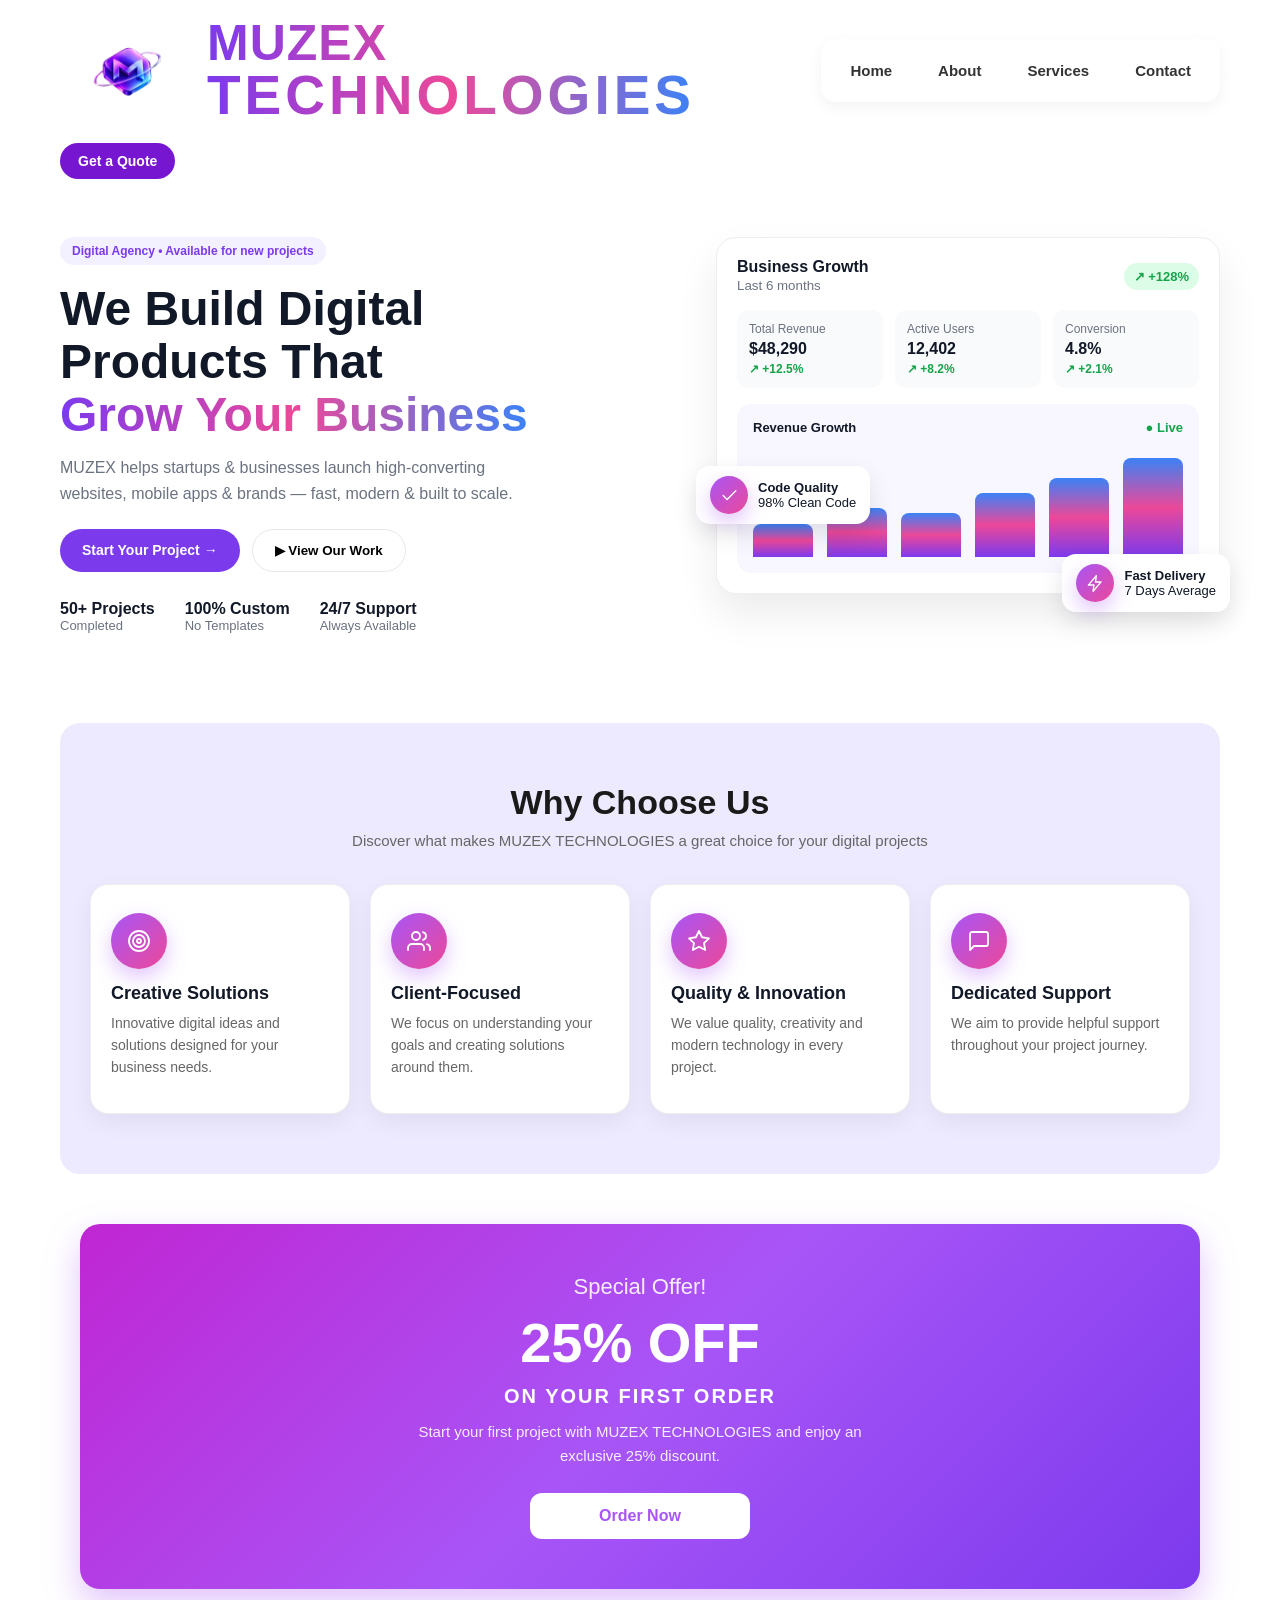
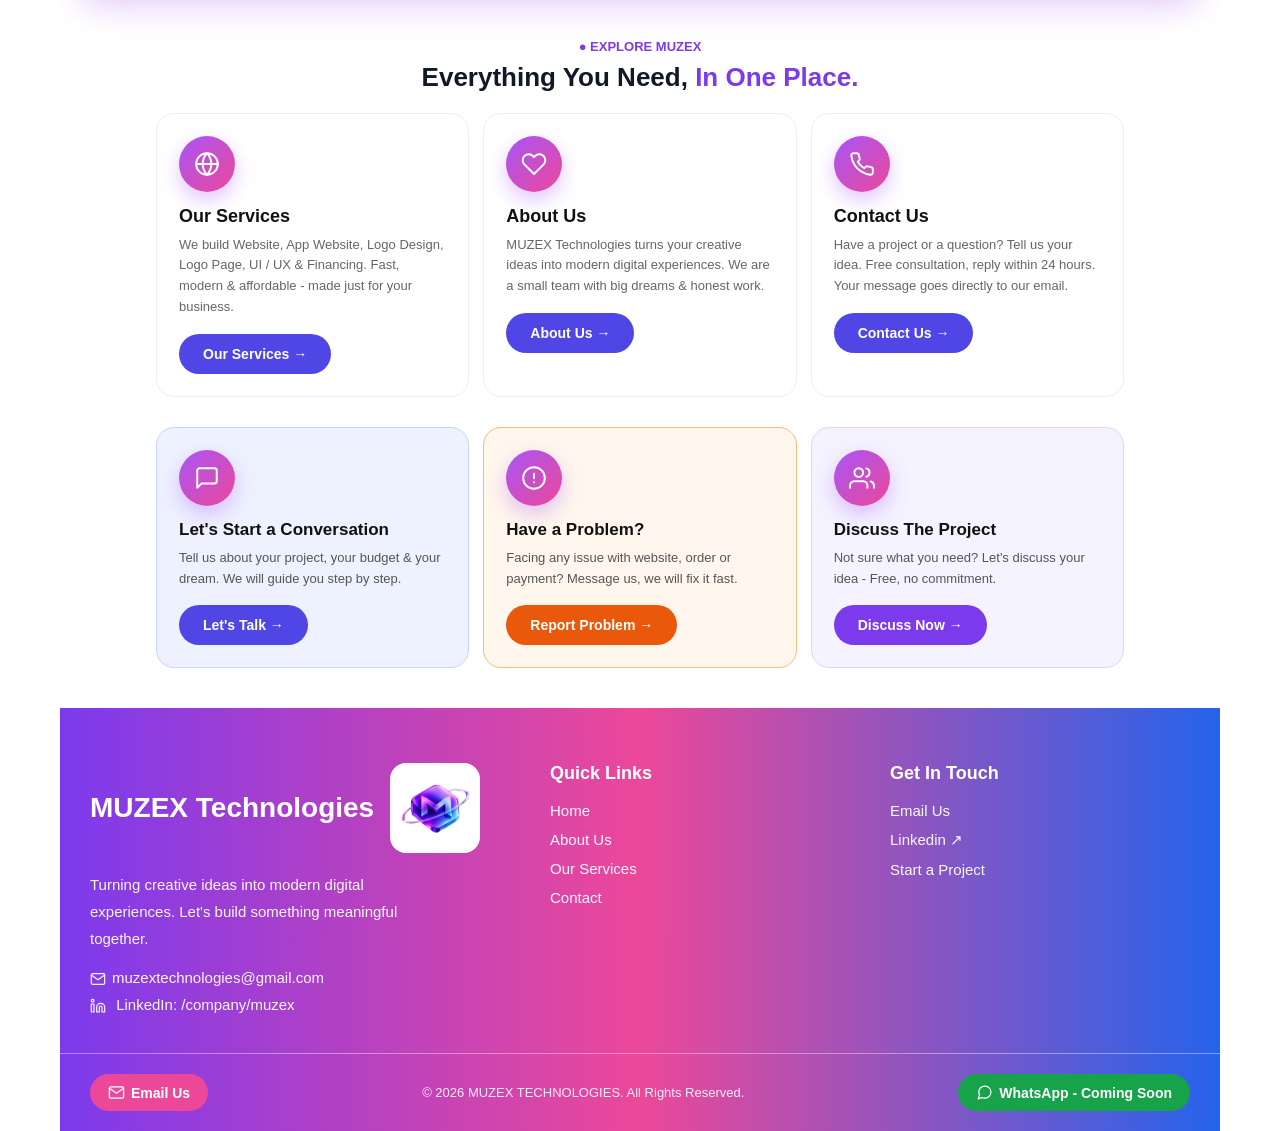
==== index.html @ 45ae3ac2 "Update print statement from 'Hello' to 'Goodbye'" ====
<!DOCTYPE html>
<html lang="en">
<head>
<meta charset="UTF-8">
<meta name="viewport" content="width=device-width, initial-scale=1.0">
<title>MUZEX TECHNOLOGIES - We Build Digital Products</title>
<meta name="description" content="MUZEX TECHNOLOGIES - We build fast, modern websites, mobile apps, logos & UI/UX designs. 25% OFF on first order.">
<link rel="stylesheet" href="style.css">
  <style>
/* MOBILE NAVBAR FIX - MUZEX */
@media (max-width: 768px){
  header{
    display:flex !important;
    flex-direction:row !important;
    align-items:center !important;
    justify-content:space-between !important;
    flex-wrap:nowrap !important;
    gap:8px !important;
    padding:12px 14px !important;
    position:relative !important;
  }
  header .logo{ flex:1 !important; display:flex !important; align-items:center !important; gap:8px !important; }
  header .logo img{ width:70px !important; height:auto !important; }
  header .logo-text{ display:flex !important; flex-direction:column !important; line-height:1.1 !important; }
  header .menu-btn{
    display:flex !important;
    align-items:center !important; justify-content:center !important;
    width:44px !important; height:44px !important;
    min-width:44px !important;
    background:#7C3AED !important; color:#fff !important;
    border:none !important; border-radius:12px !important;
    font-size:22px !important; cursor:pointer !important;
    order:2 !important;
  }
  header .btn-top{
    display:none !important; /* mobile me Get a Quote menu ke andar jayega */
  }
  header nav{
    display:none !important;
    position:absolute !important;
    top:100% !important; left:12px !important; right:12px !important;
    background:#fff !important;
    flex-direction:column !important;
    padding:12px !important; gap:4px !important;
    border-radius:16px !important;
    box-shadow:0 10px 30px rgba(0,0,0,.15) !important;
    z-index:99 !important;
  }
  header nav.open, header nav.active, header nav.show{
    display:flex !important;
  }
  header nav a{
    display:block !important; padding:12px !important;
    text-align:center !important; font-size:16px !important;
  }
}
    /* Header Logo Bara - Sirf Mobile */
@media (max-width: 768px){
  .logo img, .header .logo img, .navbar .logo img, .nav-logo img{
    width: 65px !important;
    height: auto !important;
    max-width: none !important;
  }

  /* Agar logo text me hai to text bhi bara */
  .logo, .header .logo, .navbar .logo{
    font-size: 28px !important;
  }

  .logo span{
    font-size: 28px !important;
  }
}
</style>
<style>
/* SARY ICONS - SAME STYLE Jaisa About/Services/Blog me hai */
.icon-box, .explore-icon, .talk-icon{
  width:56px !important; height:56px !important;
  min-width:56px !important; min-height:56px !important;
  background: linear-gradient(135deg,#A855F7,#EC4899) !important;
  border-radius:50% !important;
  display:flex !important; align-items:center !important; justify-content:center !important;
  color:#fff !important; font-size:1px !important; box-shadow:0 8px 20px rgba(168,85,247,.35) !important;
  margin-bottom:14px !important; padding:0 !important;
}
.icon-box svg, .explore-icon svg, .talk-icon svg{ width:26px !important; height:26px !important; stroke:#fff !important; fill:none !important; stroke-width:1.8 !important; stroke-linecap:round !important; stroke-linejoin:round !important; }
.icon-box.small{ width:38px !important; height:38px !important; min-width:38px !important; min-height:38px !important; margin-bottom:0 !important; }
.icon-box.small svg{ width:19px !important; height:19px !important; }
.footer-ico{ display:inline-flex; vertical-align:middle; margin-right:6px; }
.footer-ico svg{ width:16px; height:16px; stroke:#fff; fill:none; stroke-width:1.8; stroke-linecap:round; stroke-linejoin:round; }
.btn-email, .btn-whatsapp{ display:inline-flex !important; align-items:center !important; gap:6px !important; }
.btn-email svg, .btn-whatsapp svg{ width:17px; height:17px; stroke:#fff; fill:none; stroke-width:1.8; stroke-linecap:round; stroke-linejoin:round; }
@media (max-width: 768px){
  .hero, .hero-section, .hero-container{
    flex-direction: column !important;
    display: flex !important;
  }

  /* 1. Text upar */
  .hero-text, .hero-left, .hero-content{
    order: 1 !important;
  }

  /* 2. Business Growth Card - BUTTONS KE UPAR */
  .hero-visual, .dashboard, .hero-right{
    position: relative !important;
    display: block !important;
    width: 100% !important;
    max-width: 100% !important;
    margin: 20px 0 20px 0 !important;
    left: 0 !important;
    right: 0 !important;
    transform: none !important;
    overflow: visible !important;
    order: 2 !important;
  }

  /* 3. Buttons - Card ke neeche */
  .hero-buttons, .buttons, .cta-buttons, .btn-group{
    order: 3 !important;
    display: flex !important;
    flex-direction: column !important;
    gap: 12px !important;
    width: 100% !important;
  }

  /* 4. Stats sab se neeche */
  .hero-stats, .stats{
    order: 4 !important;
  }

  body{ overflow-x: hidden !important; }
}
</style>
</head>
<body>
<div class="container">
<header>
<a href="index.html" class="logo"><img src="muzex-logo.png" alt="MUZEX"><div class="logo-text"><span class="logo-main">MUZEX</span><span class="logo-sub">TECHNOLOGIES</span></div></a>
<button class="menu-btn" id="menuBtn">☰</button>
<nav id="mainNav">
<a href="index.html"><span>Home</span></a>
<a href="about.html"><span>About</span></a>
<a href="services.html"><span>Services</span></a>
<a href="contact.html"><span>Contact</span></a>
</nav>
<a href="contact.html" class="btn-top">Get a Quote</a>
</header>

<!-- HOME HERO -->
<section id="home" class="hero">
<div class="hero-left">
<span class="badge">Digital Agency • Available for new projects</span>
<h1>We Build Digital<br> Products That <span><br>Grow Your Business</span></h1>
<p>MUZEX helps startups & businesses launch high-converting websites, mobile apps & brands — fast, modern & built to scale.</p>
<div class="hero-btns">
<a href="contact.html" class="btn-purple">Start Your Project →</a>
<button class="btn-white" onclick="window.location.href='services.html'">▶ View Our Work</button>
</div>
<div class="stats">
<div><b>50+ Projects</b><span>Completed</span></div>
<div><b>100% Custom</b><span>No Templates</span></div>
<div><b>24/7 Support</b><span>Always Available</span></div>
</div>
</div>
<div class="hero-right">
<div class="dashboard">
<div class="dash-top"><div><b>Business Growth</b><br><small>Last 6 months</small></div><span class="growth">↗ +128%</span></div>
<div class="dash-cards">
<div class="mini-card"><p>Total Revenue</p><b>$48,290</b><p class="up">↗ +12.5%</p></div>
<div class="mini-card"><p>Active Users</p><b>12,402</b><p class="up">↗ +8.2%</p></div>
<div class="mini-card"><p>Conversion</p><b>4.8%</b><p class="up">↗ +2.1%</p></div>
</div>
<div class="chart"><div class="chart-label"><span>Revenue Growth</span><span class="live">● Live</span></div>
<div class="bars"><div class="bar" style="height:30%"></div><div class="bar" style="height:45%"></div><div class="bar" style="height:40%"></div><div class="bar" style="height:58%"></div><div class="bar" style="height:72%"></div><div class="bar" style="height:90%"></div></div></div>
</div>
<div class="float-card float-left"><span class="icon-box small"><svg viewBox="0 0 24 24"><path d="M20 6L9 17l-5-5"/></svg></span><div><b>Code Quality</b><span>98% Clean Code</span></div></div>
<div class="float-card float-right"><span class="icon-box small"><svg viewBox="0 0 24 24"><path d="M13 2L3 14h7l-1 8 10-12h-7l1-8z"/></svg></span><div><b>Fast Delivery</b><span>7 Days Average</span></div></div>
</div>
</section>

<!-- WHY US -->
<div class="section features" id="why">
    <h2>Why Choose Us</h2>
    <p>Discover what makes MUZEX TECHNOLOGIES a great choice for your digital projects</p>
    <div class="cards">
        <div class="feature-card pink"><div class="icon-box"><svg viewBox="0 0 24 24"><circle cx="12" cy="12" r="10"/><circle cx="12" cy="12" r="6"/><circle cx="12" cy="12" r="2"/></svg></div><h3>Creative Solutions</h3><p>Innovative digital ideas and solutions designed for your business needs.</p></div>
        <div class="feature-card purple"><div class="icon-box"><svg viewBox="0 0 24 24"><path d="M17 21v-2a4 4 0 0 0-4-4H5a4 4 0 0 0-4 4v2"/><circle cx="9" cy="7" r="4"/><path d="M23 21v-2a4 4 0 0 0-3-3.87"/><path d="M16 3.13a4 4 0 0 1 0 7.75"/></svg></div><h3>Client-Focused</h3><p>We focus on understanding your goals and creating solutions around them.</p></div>
        <div class="feature-card pink"><div class="icon-box"><svg viewBox="0 0 24 24"><path d="M12 2l3.09 6.26L22 9.27l-5 4.87 1.18 6.88L12 17.77l-6.18 3.25L7 14.14 2 9.27l6.91-1.01L12 2z"/></svg></div><h3>Quality & Innovation</h3><p>We value quality, creativity and modern technology in every project.</p></div>
        <div class="feature-card purple"><div class="icon-box"><svg viewBox="0 0 24 24"><path d="M21 15a2 2 0 0 1-2 2H7l-4 4V5a2 2 0 0 1 2-2h14a2 2 0 0 1 2 2z"/></svg></div><h3>Dedicated Support</h3><p>We aim to provide helpful support throughout your project journey.</p></div>
    </div>
</div>

<!-- OFFER -->
<div class="discount-section" id="offer"><div class="discount-box"><h2>Special Offer!</h2><div class="discount-number">25% OFF</div><h3>ON YOUR FIRST ORDER</h3><p>Start your first project with MUZEX TECHNOLOGIES and enjoy an exclusive 25% discount.</p><a href="contact.html" class="pbtn">Order Now</a></div></div>

<!-- EXPLORE MUZEX -->
<div style="max-width:1000px;margin:30px auto;padding:0 16px;text-align:center;">
  <div style="color:#7C3AED;font-weight:700;font-size:13px;">● EXPLORE MUZEX</div>
  <h2 style="font-size:26px;margin:8px 0 20px;">Everything You Need, <span style="color:#7C3AED;">In One Place.</span></h2>
  <div style="display:flex;gap:14px;flex-wrap:wrap;justify-content:center;text-align:left;">
    <div style="flex:1;min-width:260px;max-width:320px;background:#fff;border:1px solid #eee;border-radius:18px;padding:22px;">
      <div class="explore-icon"><svg viewBox="0 0 24 24"><circle cx="12" cy="12" r="10"/><path d="M2 12h20"/><path d="M12 2a15.3 15.3 0 0 1 4 10 15.3 15.3 0 0 1-4 10 15.3 15.3 0 0 1-4-10 15.3 15.3 0 0 1 4-10z"/></svg></div>
      <b style="font-size:18px;color:#111;">Our Services</b>
      <p style="color:#666;font-size:13px;margin:8px 0 16px;line-height:1.6;">We build Website, App Website, Logo Design, Logo Page, UI / UX & Financing. Fast, modern & affordable - made just for your business.</p>
      <a href="services.html" style="display:inline-block;background:#4F46E5;color:#fff;padding:12px 24px;border-radius:30px;text-decoration:none;font-weight:700;font-size:14px;">Our Services →</a>
    </div>
    <div style="flex:1;min-width:260px;max-width:320px;background:#fff;border:1px solid #eee;border-radius:18px;padding:22px;">
      <div class="explore-icon"><svg viewBox="0 0 24 24"><path d="M20.84 4.61a5.5 5.5 0 0 0-7.78 0L12 5.67l-1.06-1.06a5.5 5.5 0 0 0-7.78 7.78l1.06 1.06L12 21.23l7.78-7.78 1.06-1.06a5.5 5.5 0 0 0 0-7.78z"/></svg></div>
      <b style="font-size:18px;color:#111;">About Us</b>
      <p style="color:#666;font-size:13px;margin:8px 0 16px;line-height:1.6;">MUZEX Technologies turns your creative ideas into modern digital experiences. We are a small team with big dreams & honest work.</p>
      <a href="about.html" style="display:inline-block;background:#4F46E5;color:#fff;padding:12px 24px;border-radius:30px;text-decoration:none;font-weight:700;font-size:14px;">About Us →</a>
    </div>
    <div style="flex:1;min-width:260px;max-width:320px;background:#fff;border:1px solid #eee;border-radius:18px;padding:22px;">
      <div class="explore-icon"><svg viewBox="0 0 24 24"><path d="M22 16.92v3a2 2 0 0 1-2.18 2 19.79 19.79 0 0 1-8.63-3.07 19.5 19.5 0 0 1-6-6 19.79 19.79 0 0 1-3.07-8.67A2 2 0 0 1 4.11 2h3a2 2 0 0 1 2 1.72c.127.96.361 1.903.7 2.81a2 2 0 0 1-.45 2.11L8.09 9.91a16 16 0 0 0 6 6l1.27-1.27a2 2 0 0 1 2.11-.45c.907.339 1.85.573 2.81.7A2 2 0 0 1 22 16.92z"/></svg></div>
      <b style="font-size:18px;color:#111;">Contact Us</b>
      <p style="color:#666;font-size:13px;margin:8px 0 16px;line-height:1.6;">Have a project or a question? Tell us your idea. Free consultation, reply within 24 hours. Your message goes directly to our email.</p>
      <a href="contact.html" style="display:inline-block;background:#4F46E5;color:#fff;padding:12px 24px;border-radius:30px;text-decoration:none;font-weight:700;font-size:14px;">Contact Us →</a>
    </div>
  </div>
</div>

<!-- Conversation / Problem / Discuss -->
<div style="max-width:1000px;margin:20px auto 40px;padding:0 16px;display:flex;gap:14px;flex-wrap:wrap;justify-content:center;text-align:left;">
  <div style="flex:1;min-width:260px;max-width:320px;background:#EEF2FF;border:1px solid #C7D2FE;border-radius:18px;padding:22px;">
    <div class="talk-icon"><svg viewBox="0 0 24 24"><path d="M21 15a2 2 0 0 1-2 2H7l-4 4V5a2 2 0 0 1 2-2h14a2 2 0 0 1 2 2z"/></svg></div>
    <b style="font-size:17px;color:#111;">Let's Start a Conversation</b>
    <p style="color:#555;font-size:13px;margin:8px 0 16px;line-height:1.6;">Tell us about your project, your budget & your dream. We will guide you step by step.</p>
    <a href="contact.html#order" style="display:inline-block;background:#4F46E5;color:#fff;padding:12px 24px;border-radius:30px;text-decoration:none;font-weight:700;font-size:14px;">Let's Talk →</a>
  </div>
  <div style="flex:1;min-width:260px;max-width:320px;background:#FFF7ED;border:1px solid #FDBA74;border-radius:18px;padding:22px;">
    <div class="talk-icon"><svg viewBox="0 0 24 24"><circle cx="12" cy="12" r="10"/><path d="M12 8v4"/><path d="M12 16h.01"/></svg></div>
    <b style="font-size:17px;color:#111;">Have a Problem?</b>
    <p style="color:#555;font-size:13px;margin:8px 0 16px;line-height:1.6;">Facing any issue with website, order or payment? Message us, we will fix it fast.</p>
    <a href="contact.html#problem" style="display:inline-block;background:#EA580C;color:#fff;padding:12px 24px;border-radius:30px;text-decoration:none;font-weight:700;font-size:14px;">Report Problem →</a>
  </div>
  <div style="flex:1;min-width:260px;max-width:320px;background:#F5F3FF;border:1px solid #DDD6FE;border-radius:18px;padding:22px;">
    <div class="talk-icon"><svg viewBox="0 0 24 24"><path d="M17 21v-2a4 4 0 0 0-4-4H5a4 4 0 0 0-4 4v2"/><circle cx="9" cy="7" r="4"/><path d="M23 21v-2a4 4 0 0 0-3-3.87"/><path d="M16 3.13a4 4 0 0 1 0 7.75"/></svg></div>
    <b style="font-size:17px;color:#111;">Discuss The Project</b>
    <p style="color:#555;font-size:13px;margin:8px 0 16px;line-height:1.6;">Not sure what you need? Let's discuss your idea - Free, no commitment.</p>
    <a href="contact.html#discuss" style="display:inline-block;background:#7C3AED;color:#fff;padding:12px 24px;border-radius:30px;text-decoration:none;font-weight:700;font-size:14px;">Discuss Now →</a>
  </div>
</div>

<footer class="footer">
  <div class="footer-main">
    <div class="footer-left"><div class="footer-logo-row"><h2>MUZEX Technologies</h2><img src="muzex-logo.png" alt="MUZEX"></div><p>Turning creative ideas into modern digital<br>experiences. Let's build something meaningful<br>together.</p><p style="margin-top:12px;"><span class="footer-ico"><svg viewBox="0 0 24 24"><path d="M4 4h16c1.1 0 2 .9 2 2v12c0 1.1-.9 2-2 2H4c-1.1 0-2-.9-2-2V6c0-1.1.9-2 2-2z"/><path d="M22 6l-10 7L2 6"/></svg></span><a href="mailto:muzextechnologies@gmail.com" style="color:#fff; text-decoration:none;">muzextechnologies@gmail.com</a><br><span class="footer-ico"><svg viewBox="0 0 24 24"><path d="M16 8a6 6 0 0 1 6 6v7h-4v-7a2 2 0 0 0-2-2 2 2 0 0 0-2 2v7h-4v-7a6 6 0 0 1 6-6z"/><rect x="2" y="9" width="4" height="12"/><circle cx="4" cy="4" r="2"/></svg></span> LinkedIn: /company/muzex</p></div>
    <div class="footer-links"><h3>Quick Links</h3><a href="index.html">Home</a><a href="about.html">About Us</a><a href="services.html">Our Services</a><a href="contact.html">Contact</a></div>
    <div class="footer-contact"><h3>Get In Touch</h3><a href="mailto:muzextechnologies@gmail.com">Email Us</a><a href="https://linkedin.com" target="_blank">Linkedin ↗</a><a href="contact.html">Start a Project</a></div>
  </div>
  <div class="footer-bottom"><a href="mailto:muzextechnologies@gmail.com" class="btn-email"><svg viewBox="0 0 24 24"><path d="M4 4h16c1.1 0 2 .9 2 2v12c0 1.1-.9 2-2 2H4c-1.1 0-2-.9-2-2V6c0-1.1.9-2 2-2z"/><path d="M22 6l-10 7L2 6"/></svg> Email Us</a><p>© 2026 MUZEX TECHNOLOGIES. All Rights Reserved.</p><a href="contact.html" class="btn-whatsapp"><svg viewBox="0 0 24 24"><path d="M21 11.5a8.38 8.38 0 0 1-.9 3.8 8.5 8.5 0 0 1-7.6 4.7 8.38 8.38 0 0 1-3.8-.9L3 21l1.9-5.7a8.38 8.38 0 0 1-.9-3.8 8.5 8.5 0 0 1 4.7-7.6 8.38 8.38 0 0 1 3.8-.9h.5a8.48 8.48 0 0 1 8 8v.5z"/></svg> WhatsApp - Coming Soon</a></div>
</footer>
</div>
<script src="script.js"></script>
</body>
</html>
---- style.css ----
* { margin:0; padding:0; box-sizing:border-box; font-family:'Segoe UI', Arial, sans-serif; }
body { background:#fff; color:#111827; overflow-x:hidden; }
.container { max-width:1200px; margin:0 auto; padding:0 20px; }
/* HEADER */
header { display:flex; align-items:center; justify-content:space-between; padding:18px 0; gap:20px; flex-wrap:wrap; }

/* LOGO BARA + GRADIENT COLOR */
.logo { display:flex; align-items:center; gap:12px; text-decoration:none; }
.logo img { height:150px; width:auto; object-fit:contain; }
.logo-text { display:flex; flex-direction:column; line-height:1; }
.logo-main {
  font-size:50px; font-weight:900; letter-spacing:1px !important;
  background:linear-gradient(90deg, #7c3aed, #ec4899, #3b82f6);
  -webkit-background-clip:text;
  -webkit-text-fill-color:transparent;
  background-clip:text;
}
.logo-sub {
  font-size:55px; font-weight:800; letter-spacing:4px;
  background:linear-gradient(90deg, #7c3aed, #ec4899, #3b82f6);
  -webkit-background-clip:text;
  -webkit-text-fill-color:transparent;
  background-clip:text;
}

nav { display:flex; gap:22px; flex-wrap:wrap; }
nav a { text-decoration:none; color:#4b5563; font-size:14px; font-weight:500; }
nav a:hover { color:#7c3aed; }
.btn-top { background:#7716d1; color:#fff; padding:10px 18px; border-radius:999px; text-decoration:none; font-size:14px; font-weight:600; }

/* HERO - PEHLE JESA, KUCH CHANGE NAHI */
.hero { display:flex; gap:40px; align-items:flex-start; padding:40px 0 60px; }
.hero-left { flex:1.1; min-width:300px; }
.hero-right { flex:0.9; min-width:300px; position:relative; }
.badge { background:#f3f0ff; color:#7c3aed; padding:7px 12px; border-radius:999px; font-size:12px; font-weight:600; display:inline-block; }
.hero-left h1 { font-size:48px; line-height:1.1; margin:18px 0 14px; }
.hero-left h1 span {
  background:linear-gradient(90deg, #7c3aed, #ec4899, #3b82f6);
  -webkit-background-clip:text;
  -webkit-text-fill-color:transparent;
  background-clip:text;
}
.hero-left p { color:#6b7280; line-height:1.6; font-size:16px; max-width:480px; }
.hero-btns { display:flex; gap:12px; margin:22px 0; flex-wrap:wrap; }
.btn-purple { background:#7c3aed; color:#fff; padding:13px 22px; border-radius:999px; text-decoration:none; font-weight:600; font-size:14px; }
.btn-white { background:#fff; border:1px solid #e5e7eb; padding:13px 22px; border-radius:999px; font-weight:600; cursor:pointer; }
.stats { display:flex; gap:30px; margin-top:28px; flex-wrap:wrap; }
.stats div { display:flex; flex-direction:column; }
.stats b { font-size:16px; }
.stats span { color:#6b7280; font-size:13px; }

/* DASHBOARD */
.dashboard { background:#fff; border:1px solid #eee; border-radius:20px; padding:20px; box-shadow:0 20px 40px rgba(0,0,0,0.08); }
.dash-top { display:flex; justify-content:space-between; align-items:center; }
.dash-top b { font-size:16px; }
.dash-top small { color:#6b7280; }
.growth { background:#dcfce7; color:#16a34a; padding:6px 10px; border-radius:999px; font-size:13px; font-weight:700; }
.dash-cards { display:flex; gap:12px; margin:16px 0; }
.mini-card { flex:1; background:#f9fafb; border-radius:12px; padding:12px; }
.mini-card p { font-size:12px; color:#6b7280; }
.mini-card b { font-size:16px; display:block; margin:4px 0; }
.up { color:#16a34a !important; font-weight:600; }

/* CHART */
.chart { background:#f8f7ff; border-radius:14px; padding:16px; }
.chart-label { display:flex; justify-content:space-between; margin-bottom:12px; font-size:13px; font-weight:600; }
.live { color:#16a34a; }
.bars { display:flex; align-items:flex-end; gap:14px; height:110px; }
.bar { flex:1; background:linear-gradient(to top, #7c3aed, #ec4899, #3b82f6); border-radius:8px 8px 0 0; }

/* FLOAT CARDS */
.float-card { position:absolute; background:#fff; border-radius:14px; padding:10px 14px; display:flex; gap:10px; align-items:center; box-shadow:0 10px 25px rgba(0,0,0,0.1); font-size:13px; }
.float-card div { display:flex; flex-direction:column; }
.float-left { left:-20px; bottom:70px; }
.float-right { right:-10px; bottom:-18px; }

.icon-box{ width:50px; height:50px; background:linear-gradient(135deg,#ec4899,#7c3aed); border-radius:50%; display:flex; align-items:center; justify-content:center; margin-bottom:15px; flex-shrink:0; }
.icon-box svg{ width:24px; height:24px; }
.icon-box.small{ width:36px; height:36px; margin-bottom:0; }
.icon-box.small svg{ width:18px; height:18px; }
.icon-box.center{ margin:0 auto 15px; }
.icon{ display:none !important; }
.about-icon{ display:none !important; }

@media(max-width:800px){
  .hero{ flex-direction:column; }
  .hero-left h1{ font-size:34px; }
  .float-left{ left:0; }
  .float-right{ right:0; }
  .logo img{ height:42px; }
  .logo-main{ font-size:24px; }
  nav a span { color: #7c3aed; border-bottom: 3px solid #7c3aed; padding-bottom: 5px; }
}

.about{
  max-width:1200px;
  margin:0 auto;
  text-align:center;
  padding:70px 20px 30px;
  background:#EDEAFF !important;
}
.about-tag{
  display:inline-block;
  background:#fde7ef;
  color:#ec4899;
  padding:7px 20px;
  border-radius:20px;
  font-size:12px;
  font-weight:700;
  letter-spacing:2px;
}
.about h2{ font-size:40px; font-weight:800; color:#111827; margin:15px 0; }
.about h2 span{
  background:linear-gradient(90deg,#ec4899,#a855f7);
  -webkit-background-clip:text;
  -webkit-text-fill-color:transparent;
}
.about-desc{ max-width:800px; margin:0 auto; color:#6b7280; font-size:15px; line-height:1.7; }
.about-cards { display: flex; gap: 12px; justify-content: center; flex-wrap: wrap; margin-top: 20px; }
.about-card {
  background: #ffffff;
  width: 280px;
  min-height: 250px;
  padding: 30px 22px;
  border-radius: 18px;
  text-align: left;
  box-shadow: 0 5px 15px rgba(0,0,0,0.06);
}
.about-card h3 { font-size: 16px; font-weight: 700; margin-bottom: 8px; color: #111827; margin: 0 0 6px 0; line-height: 1.3; }
.about-card p { font-size: 14px; color: #6b7280; line-height: 1.6; margin: 0; }

.services {
  background: #EDE9FE;
  max-width: 1200px;
  margin: 40px auto;
  padding: 50px 30px;
  border-radius: 20px;
  text-align: center;
}
.services .small {
  display: inline-block;
  background: #fde7ef;
  color: #F472B6;
  font-size: 12px;
  font-weight: bold;
  letter-spacing: 1px;
  padding: 7px 15px;
  border-radius: 20px;
  margin-bottom: 15px;
}
.services h2 { font-size: 32px; color: #111; margin-bottom: 10px; }
.services h2 span { color: #7C3AED; }
.services .sub { color: #555; font-size: 15px; margin-bottom: 35px; }
.services .cards { display: flex; flex-wrap: wrap; gap: 20px; justify-content: center; }
.services .card {
  background: white;
  width: 300px;
  padding: 28px 22px;
  border-radius: 15px;
  box-shadow: 0 5px 15px rgba(0,0,0,0.06);
  text-align: left;
}
.services .card h3 { font-size: 18px; color: #111; margin-bottom: 8px; }
.services .card p { color: #666; font-size: 14px; line-height: 1.6; }
.services { background: linear-gradient(180deg, #F5F3FF 0%, #EDE9FE 100%); }
.services h2 span {
  background: linear-gradient(90deg, #EC4899, #9333EA);
  -webkit-background-clip: text;
  -webkit-text-fill-color: transparent;
}
nav {
  display: flex;
  gap: 18px;
  justify-content: center;
  flex-wrap: wrap;
  padding: 15px;
  background: #fff;
  border-radius: 15px;
  box-shadow: 0 5px 15px rgba(0,0,0,0.05);
}
nav a { text-decoration: none; color: #333; font-weight: 600; font-size: 15px; padding: 8px 14px; border-radius: 10px; }
nav a:hover { background: #f3e8ff; color: #a855f7; }

.section.features {
  background:#EDE9FE;
  padding: 60px 20px;
  text-align: center;
  border-radius: 20px;
  margin: 30px 0;
}
.section.features h2 { font-size: 34px; font-weight: 700; color: #1a1a1a; }
.section.features > p { color: #666; margin-top: 10px; font-size: 15px; }
.section.features .cards { display: flex; gap: 20px; justify-content: center; flex-wrap: wrap; margin-top: 35px; }
.feature-card { width: 260px; padding: 28px 20px; border-radius: 18px; text-align: left; box-shadow: 0 8px 25px rgba(0,0,0,0.06); transition: 0.3s; }
.feature-card.pink { background: white; border: 1px solid #eee; }
.feature-card.purple { background: white; border: 1px solid #eee; }
.feature-card:hover { transform: translateY(-5px); }
.feature-card h3 { font-size: 18px; margin-bottom: 8px; }
.feature-card p { font-size: 14px; color: #666; line-height: 1.6; }

.discount-section { padding: 20px; margin: 30px 0; }
.discount-box {
  background: linear-gradient(135deg, #c026d3, #a855f7, #7c3aed);
  color: #fff; text-align: center; padding: 50px 20px; border-radius: 20px;
  box-shadow: 0 15px 35px rgba(168,85,247,0.35);
}
.discount-box h2 { font-size: 22px; font-weight: 500; opacity: 0.9; }
.discount-number { font-size: 56px; font-weight: 800; margin: 10px 0; }
.discount-box h3 { font-size: 20px; letter-spacing: 2px; margin-bottom: 12px; }
.discount-box p { max-width: 500px; margin: 0 auto 25px; opacity: 0.9; font-size: 15px; line-height: 1.6; }
.pbtn {
  background: #fff; color: #a855f7; border: none; padding: 14px 30px;
  border-radius: 12px; font-weight: 700; font-size: 16px; cursor: pointer;
  width: 100%; max-width: 220px; display: inline-block; text-decoration: none; text-align: center;
}
.pbtn:hover { background: #000; color: #fff; }

@media (max-width: 600px) {
  nav { gap: 8px; }
  nav a { font-size: 13px; padding: 6px 10px; }
  .discount-number { font-size: 42px; }
}
.section.features .cards, .services .cards {
  display: flex; gap: 20px; justify-content: center; flex-wrap: wrap; align-items: stretch;
}
.feature-card { width: 260px; min-height: 230px; padding: 28px 20px; background: #fff; border-radius: 18px; display: flex; flex-direction: column; justify-content: flex-start; }
.services .card, .service-card { width: 260px; min-height: 230px; padding: 28px 20px; background: #fff; border-radius: 18px; display: flex; flex-direction: column; justify-content: flex-start; }

.menu-btn{ display:none; background:#7c3aed; color:#fff; border:none; font-size:22px; padding:8px 14px; border-radius:10px; cursor:pointer; }
@media(max-width:800px){
  .menu-btn{ display:block; }
  #mainNav{ display:none; width:100%; flex-direction:column; }
  #mainNav.open{ display:flex; }
  header{ position:relative; }
}
#orderForm input, #orderForm select, #orderForm textarea{ font-family:inherit; outline:none; }
#orderForm input:focus, #orderForm textarea:focus{ border-color:#7c3aed !important; }
.card, .feature-card, .about-card{ transition:transform .3s; }
.card:hover, .feature-card:hover, .about-card:hover{ transform:translateY(-6px); }
.bar{ animation: grow 1.2s ease; }
@keyframes grow{ from{ transform:scaleY(0.3); } to{ transform:scaleY(1); } }

.footer{
  background: linear-gradient(90deg, #7c3aed, #ec4899, #2563eb);
  color:#fff; margin-top:40px;
}
.footer-main{
  max-width:1200px; margin:0 auto;
  display:flex; justify-content:space-between; gap:40px;
  padding:55px 30px 35px; flex-wrap:wrap;
}
.footer-left{ flex:1.4; min-width:280px; }
.footer-logo-row{ display:flex; align-items:center; gap:14px; }
.footer-logo-row h2{ font-size:26px; font-weight:800; }
.footer-logo-row img{ height:42px; }
.footer-left p{ margin-top:18px; line-height:1.8; color:#fff; opacity:.95; font-size:15px; }
.footer-links, .footer-contact{ flex:1; min-width:160px; display:flex; flex-direction:column; gap:12px; }
.footer-links h3, .footer-contact h3{ font-size:18px; margin-bottom:6px; }
.footer-links a, .footer-contact a{ color:#fff; text-decoration:none; font-size:15px; opacity:.95; }
.footer-links a:hover, .footer-contact a:hover{ text-decoration:underline; }
.footer-bottom{
  max-width:1200px; margin:0 auto;
  border-top:1px solid rgba(255,255,255,.4);
  display:flex; justify-content:space-between; align-items:center;
  gap:15px; padding:20px 30px; flex-wrap:wrap;
}
.footer-bottom p{ font-size:13px; opacity:.9; text-align:center; }
.btn-email{ background:#ec4899; color:#fff; text-decoration:none; padding:10px 18px; border-radius:999px; font-size:14px; font-weight:600; }
.btn-whatsapp{ background:#16a34a; color:#fff; text-decoration:none; padding:10px 18px; border-radius:999px; font-size:14px; font-weight:600; }
@media(max-width:700px){
  .footer-main{ flex-direction:column; padding:40px 20px 20px; }
  .footer-bottom{ justify-content:center; }
}
@media(max-width:800px){
  .logo img{ height: 72px !important; width: auto !important; }
  .logo-main{ font-size: 26px !important; }
  .logo-sub{ font-size: 11px !important; letter-spacing: 3px !important; }
  .footer-logo-row img{ height: 58px !important; width: auto !important; }
  .footer-logo-row h2{ font-size: 22px !important; }
}
@media(max-width:500px){
  .logo img{ height: 60px !important; }
  .footer-logo-row img{ height: 50px !important; }
}
.footer-logo-row{ align-items: center; gap: 16px; }
.footer-logo-row img{
  height: 95px !important; width: 95px !important; object-fit: contain;
  background: #fff !important; padding: 4px !important; border-radius: 16px; flex-shrink: 0;
}
.footer-logo-row h2{ font-size: 28px !important; line-height: 1.1; }
@media(max-width:800px){
  .footer-logo-row img{ height: 68px !important; width: 68px !important; padding: 7px !important; border-radius: 12px; }
  .footer-logo-row h2{ font-size: 22px !important; }
}
.footer-logo-row img{
  width: 90px !important; height: 90px !important;
  min-width: 90px !important; min-height: 90px !important;
  object-fit: cover !important; object-position: center !important;
  background: #fff !important; padding: 0 !important;
  border-radius: 16px !important; transform: none !important;
}

/* ===== NEW - TEAM + FAQ - END ME ADD KIYA ===== */
.team-img{
  width:90px !important; height:90px !important; object-fit:cover;
  border-radius:50%; display:block; margin:0 auto 12px;
  border:3px solid #7c3aed; background:#EDE9FE;
}
.team-card a{ color:#7c3aed; text-decoration:none; font-weight:700; font-size:13px; }
.team-card a:hover{ color:#ec4899; }
@media(max-width:700px){
  #teamCards{ flex-wrap:nowrap; overflow-x:auto; scroll-snap-type:x mandatory; padding-bottom:10px; justify-content:flex-start; }
  #teamCards .team-card{ min-width:260px; scroll-snap-align:center; }
}
.faq-item{ transition:0.3s; }
.faq-item.open{ border-color:#7c3aed !important; box-shadow:0 5px 15px rgba(124,58,237,0.12); }
.faq-q{ color:#111827; font-size:15px; }
.faq-q:hover{ color:#7c3aed; }
.faq-a{ color:#6b7280; font-size:14px; line-height:1.6; }
#story .cards{ display:flex; gap:20px; justify-content:center; flex-wrap:wrap; align-items:stretch; }
/* ===== FIX - HERO + ICON WAPAS PEHLE JESA ===== */
.hero{ background:#fff !important; display:flex !important; flex-direction:row !important; gap:40px !important; }
.hero-left{ flex:1.1 !important; text-align:left !important; }
.hero-right{ flex:0.9 !important; position:relative !important; }
header{ display:flex !important; flex-direction:row !important; align-items:center !important; justify-content:space-between !important; }
.logo img{ height:90px !important; width:auto !important; }
.icon-box{ width:50px !important; height:50px !important; min-width:50px !important; min-height:50px !important; }
.icon-box svg{ width:24px !important; height:24px !important; max-width:24px !important; max-height:24px !important; }
.icon-box.small{ width:36px !important; height:36px !important; min-width:36px !important; min-height:36px !important; }
.icon-box.small svg{ width:18px !important; height:18px !important; }
.dashboard{ display:block !important; background:#fff !important; }
.bars{ display:flex !important; }
.bar{ flex:1 !important; }
nav{ display:flex !important; flex-direction:row !important; }
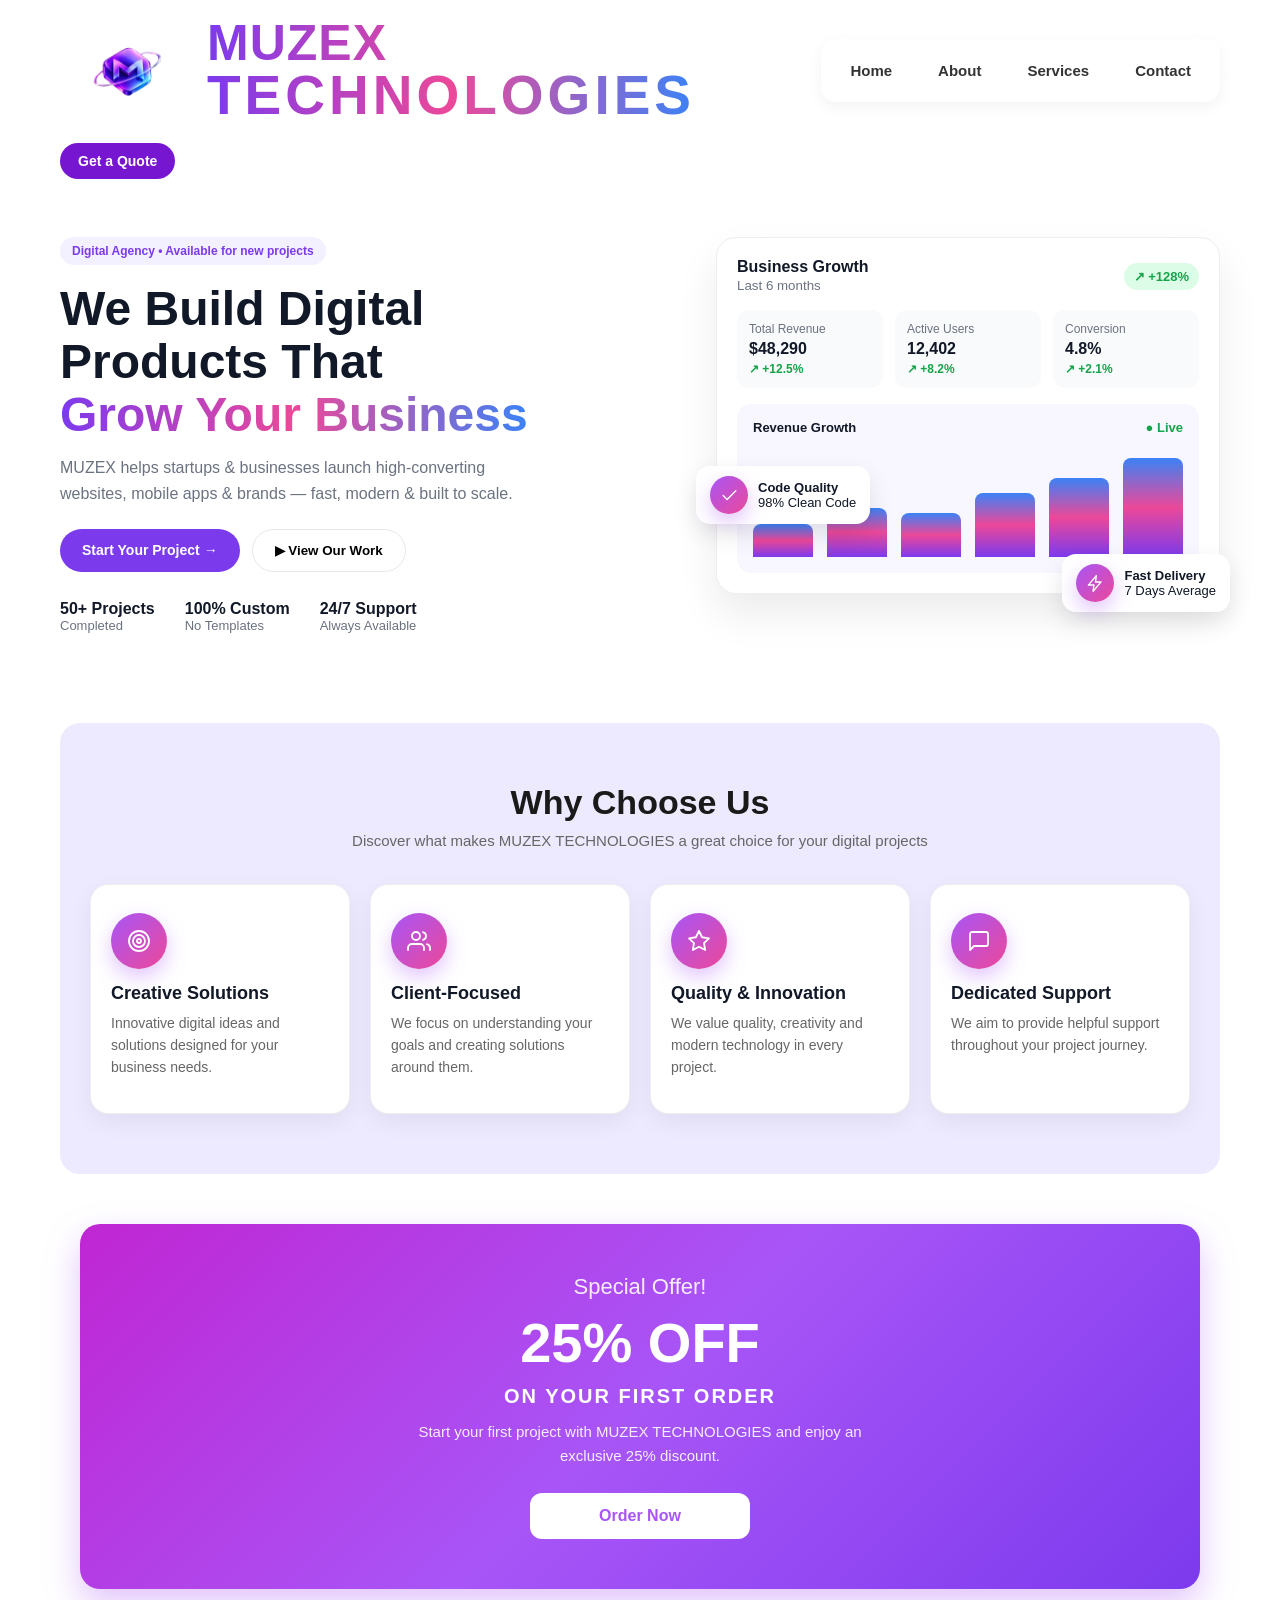
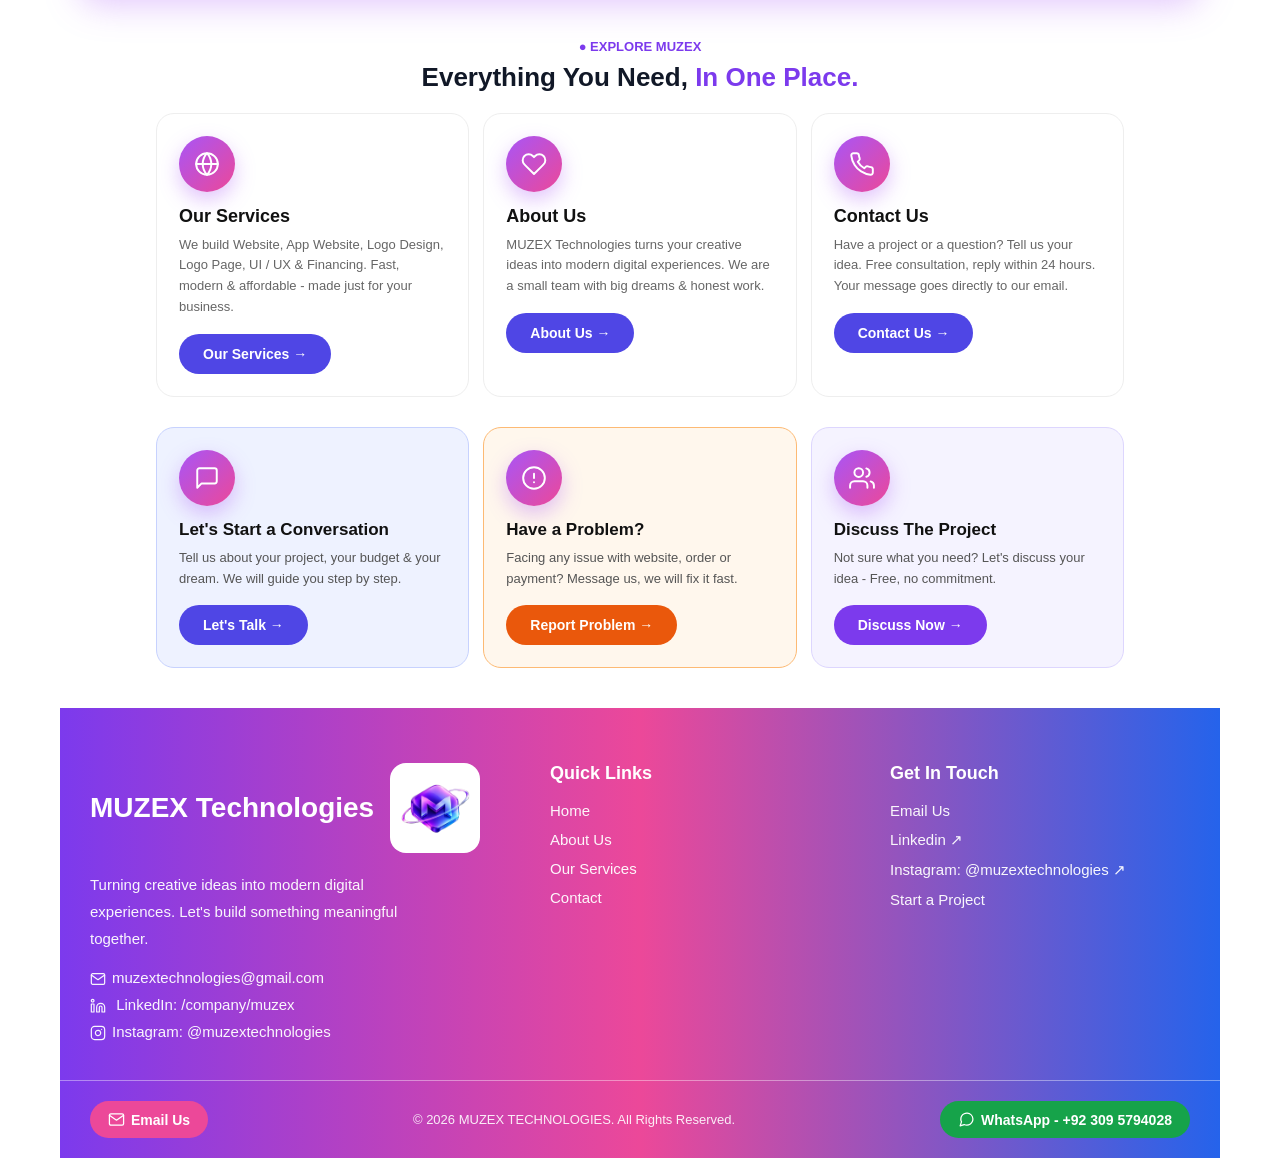
==== commit 83094e38: "Update index.html" ====
--- a/index.html
+++ b/index.html
@@ -6,7 +6,7 @@
 <title>MUZEX TECHNOLOGIES - We Build Digital Products</title>
 <meta name="description" content="MUZEX TECHNOLOGIES - We build fast, modern websites, mobile apps, logos & UI/UX designs. 25% OFF on first order.">
 <link rel="stylesheet" href="style.css">
-  <style>
+<style>
 /* MOBILE NAVBAR FIX - MUZEX */
 @media (max-width: 768px){
   header{
@@ -19,21 +19,37 @@
     padding:12px 14px !important;
     position:relative !important;
   }
-  header .logo{ flex:1 !important; display:flex !important; align-items:center !important; gap:8px !important; }
-  header .logo img{ width:70px !important; height:auto !important; }
-  header .logo-text{ display:flex !important; flex-direction:column !important; line-height:1.1 !important; }
+  header .logo{
+    flex:0 0 auto !important;
+    margin-right:auto !important;
+    display:flex !important;
+    align-items:center !important;
+    gap:8px !important;
+  }
+  header .logo img{
+    width:55px !important;
+    height:55px !important;
+    object-fit:contain !important;
+  }
+  header .logo-text{
+    display:flex !important;
+    flex-direction:column !important;
+    line-height:1.1 !important;
+  }
   header .menu-btn{
     display:flex !important;
-    align-items:center !important; justify-content:center !important;
+    align-items:center !important;
+    justify-content:center !important;
     width:44px !important; height:44px !important;
     min-width:44px !important;
+    margin-left:auto !important;
     background:#7C3AED !important; color:#fff !important;
     border:none !important; border-radius:12px !important;
     font-size:22px !important; cursor:pointer !important;
     order:2 !important;
   }
   header .btn-top{
-    display:none !important; /* mobile me Get a Quote menu ke andar jayega */
+    display:none !important;
   }
   header nav{
     display:none !important;
@@ -54,21 +70,17 @@
     text-align:center !important; font-size:16px !important;
   }
 }
-    /* Header Logo Bara - Sirf Mobile */
 @media (max-width: 768px){
   .logo img, .header .logo img, .navbar .logo img, .nav-logo img{
-    width: 65px !important;
-    height: auto !important;
-    max-width: none !important;
-  }
-
-  /* Agar logo text me hai to text bhi bara */
+    width:55px !important;
+    height:55px !important;
+    max-width:none !important;
+  }
   .logo, .header .logo, .navbar .logo{
-    font-size: 28px !important;
-  }
-
+    font-size:22px !important;
+  }
   .logo span{
-    font-size: 28px !important;
+    font-size:22px !important;
   }
 }
 </style>
@@ -95,13 +107,9 @@
     flex-direction: column !important;
     display: flex !important;
   }
-
-  /* 1. Text upar */
   .hero-text, .hero-left, .hero-content{
     order: 1 !important;
   }
-
-  /* 2. Business Growth Card - BUTTONS KE UPAR */
   .hero-visual, .dashboard, .hero-right{
     position: relative !important;
     display: block !important;
@@ -114,8 +122,6 @@
     overflow: visible !important;
     order: 2 !important;
   }
-
-  /* 3. Buttons - Card ke neeche */
   .hero-buttons, .buttons, .cta-buttons, .btn-group{
     order: 3 !important;
     display: flex !important;
@@ -123,12 +129,9 @@
     gap: 12px !important;
     width: 100% !important;
   }
-
-  /* 4. Stats sab se neeche */
   .hero-stats, .stats{
     order: 4 !important;
   }
-
   body{ overflow-x: hidden !important; }
 }
 </style>
@@ -215,7 +218,7 @@
       <div class="explore-icon"><svg viewBox="0 0 24 24"><path d="M22 16.92v3a2 2 0 0 1-2.18 2 19.79 19.79 0 0 1-8.63-3.07 19.5 19.5 0 0 1-6-6 19.79 19.79 0 0 1-3.07-8.67A2 2 0 0 1 4.11 2h3a2 2 0 0 1 2 1.72c.127.96.361 1.903.7 2.81a2 2 0 0 1-.45 2.11L8.09 9.91a16 16 0 0 0 6 6l1.27-1.27a2 2 0 0 1 2.11-.45c.907.339 1.85.573 2.81.7A2 2 0 0 1 22 16.92z"/></svg></div>
       <b style="font-size:18px;color:#111;">Contact Us</b>
       <p style="color:#666;font-size:13px;margin:8px 0 16px;line-height:1.6;">Have a project or a question? Tell us your idea. Free consultation, reply within 24 hours. Your message goes directly to our email.</p>
-      <a href="contact.html" style="display:inline-block;background:#4F46E5;color:#fff;padding:12px 24px;border-radius:30px;text-decoration:none;font-weight:700;font-size:14px;">Contact Us →</a>
+      <a href="contact.html#contact-info" style="display:inline-block;background:#4F46E5;color:#fff;padding:12px 24px;border-radius:30px;text-decoration:none;font-weight:700;font-size:14px;">Contact Us →</a>
     </div>
   </div>
 </div>
@@ -244,11 +247,11 @@
 
 <footer class="footer">
   <div class="footer-main">
-    <div class="footer-left"><div class="footer-logo-row"><h2>MUZEX Technologies</h2><img src="muzex-logo.png" alt="MUZEX"></div><p>Turning creative ideas into modern digital<br>experiences. Let's build something meaningful<br>together.</p><p style="margin-top:12px;"><span class="footer-ico"><svg viewBox="0 0 24 24"><path d="M4 4h16c1.1 0 2 .9 2 2v12c0 1.1-.9 2-2 2H4c-1.1 0-2-.9-2-2V6c0-1.1.9-2 2-2z"/><path d="M22 6l-10 7L2 6"/></svg></span><a href="mailto:muzextechnologies@gmail.com" style="color:#fff; text-decoration:none;">muzextechnologies@gmail.com</a><br><span class="footer-ico"><svg viewBox="0 0 24 24"><path d="M16 8a6 6 0 0 1 6 6v7h-4v-7a2 2 0 0 0-2-2 2 2 0 0 0-2 2v7h-4v-7a6 6 0 0 1 6-6z"/><rect x="2" y="9" width="4" height="12"/><circle cx="4" cy="4" r="2"/></svg></span> LinkedIn: /company/muzex</p></div>
+    <div class="footer-left"><div class="footer-logo-row"><h2>MUZEX Technologies</h2><img src="muzex-logo.png" alt="MUZEX"></div><p>Turning creative ideas into modern digital<br>experiences. Let's build something meaningful<br>together.</p><p style="margin-top:12px;"><span class="footer-ico"><svg viewBox="0 0 24 24"><path d="M4 4h16c1.1 0 2 .9 2 2v12c0 1.1-.9 2-2 2H4c-1.1 0-2-.9-2-2V6c0-1.1.9-2 2-2z"/><path d="M22 6l-10 7L2 6"/></svg></span><a href="mailto:muzextechnologies@gmail.com" style="color:#fff; text-decoration:none;">muzextechnologies@gmail.com</a><br><span class="footer-ico"><svg viewBox="0 0 24 24"><path d="M16 8a6 6 0 0 1 6 6v7h-4v-7a2 2 0 0 0-2-2 2 2 0 0 0-2 2v7h-4v-7a6 6 0 0 1 6-6z"/><rect x="2" y="9" width="4" height="12"/><circle cx="4" cy="4" r="2"/></svg></span> LinkedIn: /company/muzex<br><span class="footer-ico"><svg viewBox="0 0 24 24"><rect x="2" y="2" width="20" height="20" rx="5" ry="5"/><path d="M16 11.37A4 4 0 1 1 12.63 8 4 4 0 0 1 16 11.37z"/><line x1="17.5" y1="6.5" x2="17.51" y2="6.5"/></svg></span><a href="https://www.instagram.com/muzextechnologies" target="_blank" style="color:#fff; text-decoration:none;">Instagram: @muzextechnologies</a></p></div>
     <div class="footer-links"><h3>Quick Links</h3><a href="index.html">Home</a><a href="about.html">About Us</a><a href="services.html">Our Services</a><a href="contact.html">Contact</a></div>
-    <div class="footer-contact"><h3>Get In Touch</h3><a href="mailto:muzextechnologies@gmail.com">Email Us</a><a href="https://linkedin.com" target="_blank">Linkedin ↗</a><a href="contact.html">Start a Project</a></div>
-  </div>
-  <div class="footer-bottom"><a href="mailto:muzextechnologies@gmail.com" class="btn-email"><svg viewBox="0 0 24 24"><path d="M4 4h16c1.1 0 2 .9 2 2v12c0 1.1-.9 2-2 2H4c-1.1 0-2-.9-2-2V6c0-1.1.9-2 2-2z"/><path d="M22 6l-10 7L2 6"/></svg> Email Us</a><p>© 2026 MUZEX TECHNOLOGIES. All Rights Reserved.</p><a href="contact.html" class="btn-whatsapp"><svg viewBox="0 0 24 24"><path d="M21 11.5a8.38 8.38 0 0 1-.9 3.8 8.5 8.5 0 0 1-7.6 4.7 8.38 8.38 0 0 1-3.8-.9L3 21l1.9-5.7a8.38 8.38 0 0 1-.9-3.8 8.5 8.5 0 0 1 4.7-7.6 8.38 8.38 0 0 1 3.8-.9h.5a8.48 8.48 0 0 1 8 8v.5z"/></svg> WhatsApp - Coming Soon</a></div>
+    <div class="footer-contact"><h3>Get In Touch</h3><a href="mailto:muzextechnologies@gmail.com">Email Us</a><a href="https://linkedin.com" target="_blank">Linkedin ↗</a><a href="https://www.instagram.com/muzextechnologies" target="_blank">Instagram: @muzextechnologies ↗</a><a href="contact.html">Start a Project</a></div>
+  </div>
+  <div class="footer-bottom"><a href="mailto:muzextechnologies@gmail.com" class="btn-email"><svg viewBox="0 0 24 24"><path d="M4 4h16c1.1 0 2 .9 2 2v12c0 1.1-.9 2-2 2H4c-1.1 0-2-.9-2-2V6c0-1.1.9-2 2-2z"/><path d="M22 6l-10 7L2 6"/></svg> Email Us</a><p>© 2026 MUZEX TECHNOLOGIES. All Rights Reserved.</p><a href="https://wa.me/923095794028" target="_blank" class="btn-whatsapp"><svg viewBox="0 0 24 24"><path d="M21 11.5a8.38 8.38 0 0 1-.9 3.8 8.5 8.5 0 0 1-7.6 4.7 8.38 8.38 0 0 1-3.8-.9L3 21l1.9-5.7a8.38 8.38 0 0 1-.9-3.8 8.5 8.5 0 0 1 4.7-7.6 8.38 8.38 0 0 1 3.8-.9h.5a8.48 8.48 0 0 1 8 8v.5z"/></svg> WhatsApp - +92 309 5794028</a></div>
 </footer>
 </div>
 <script src="script.js"></script>
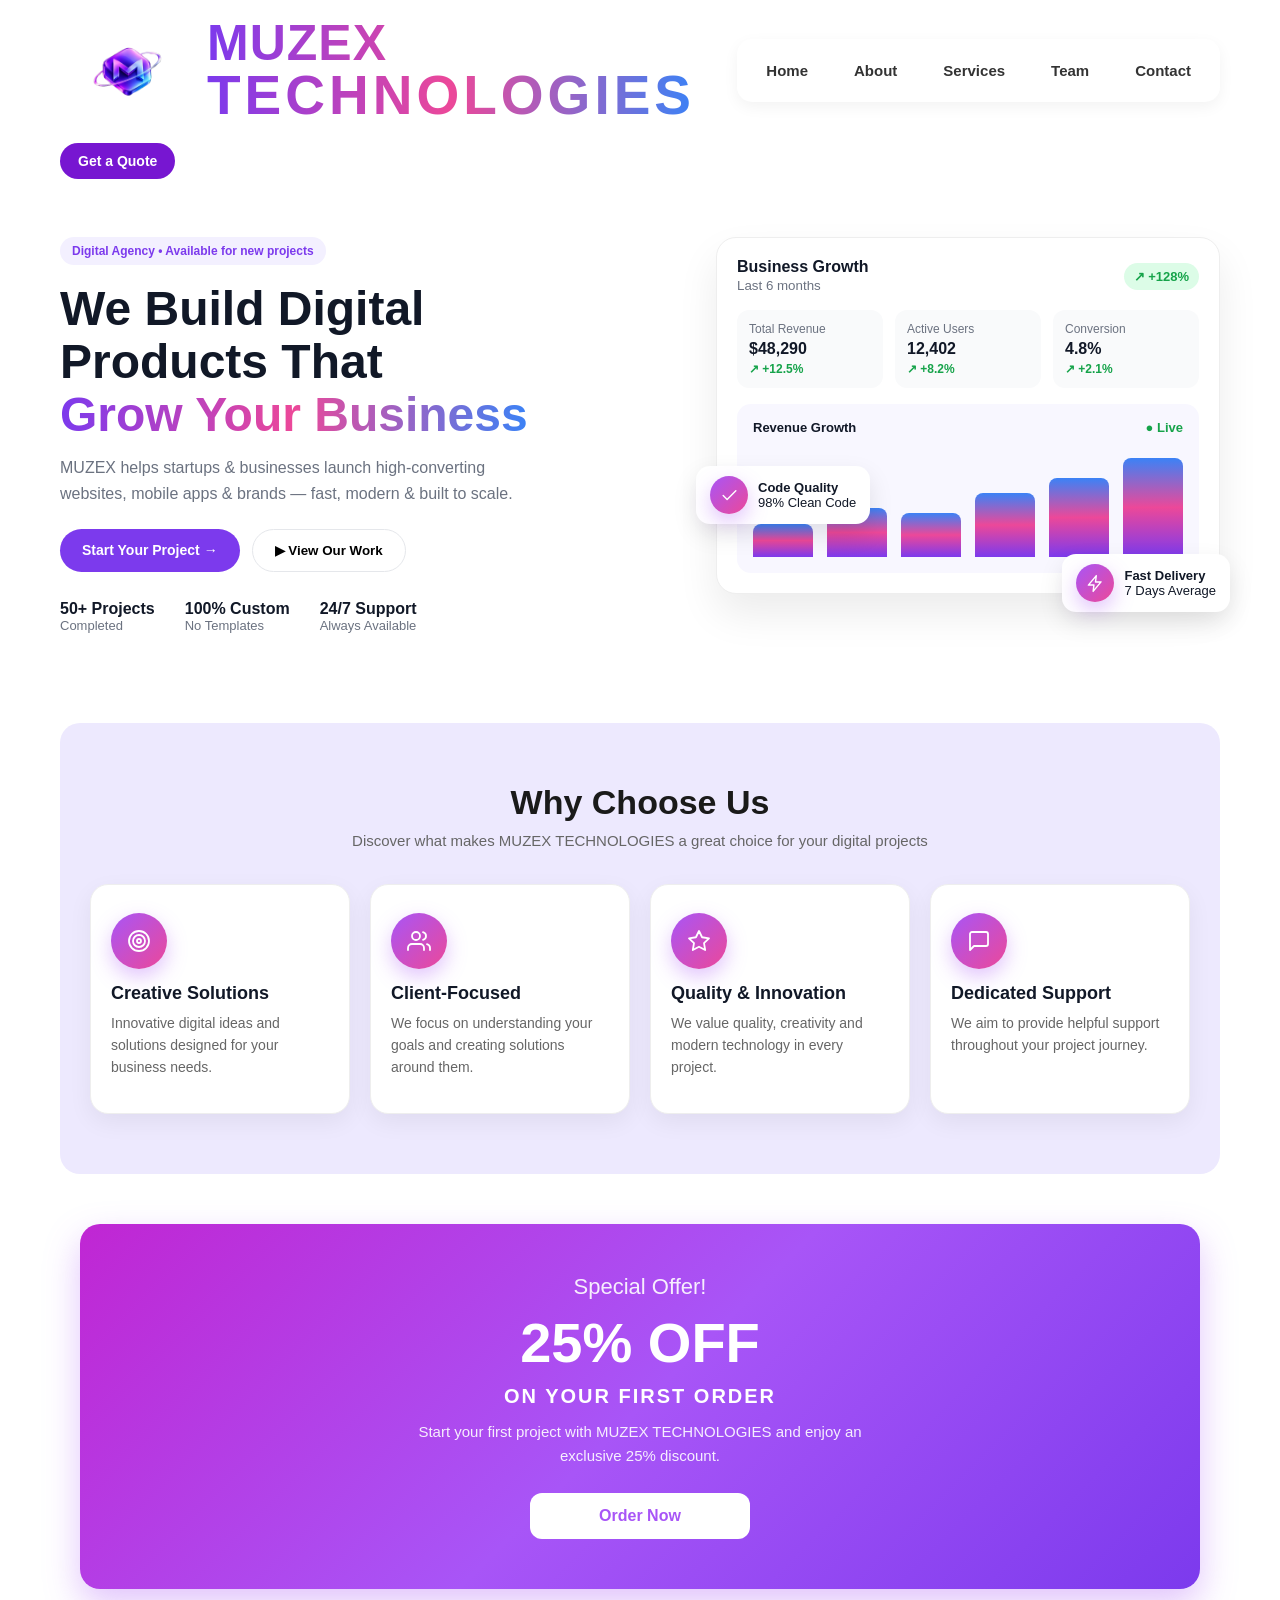
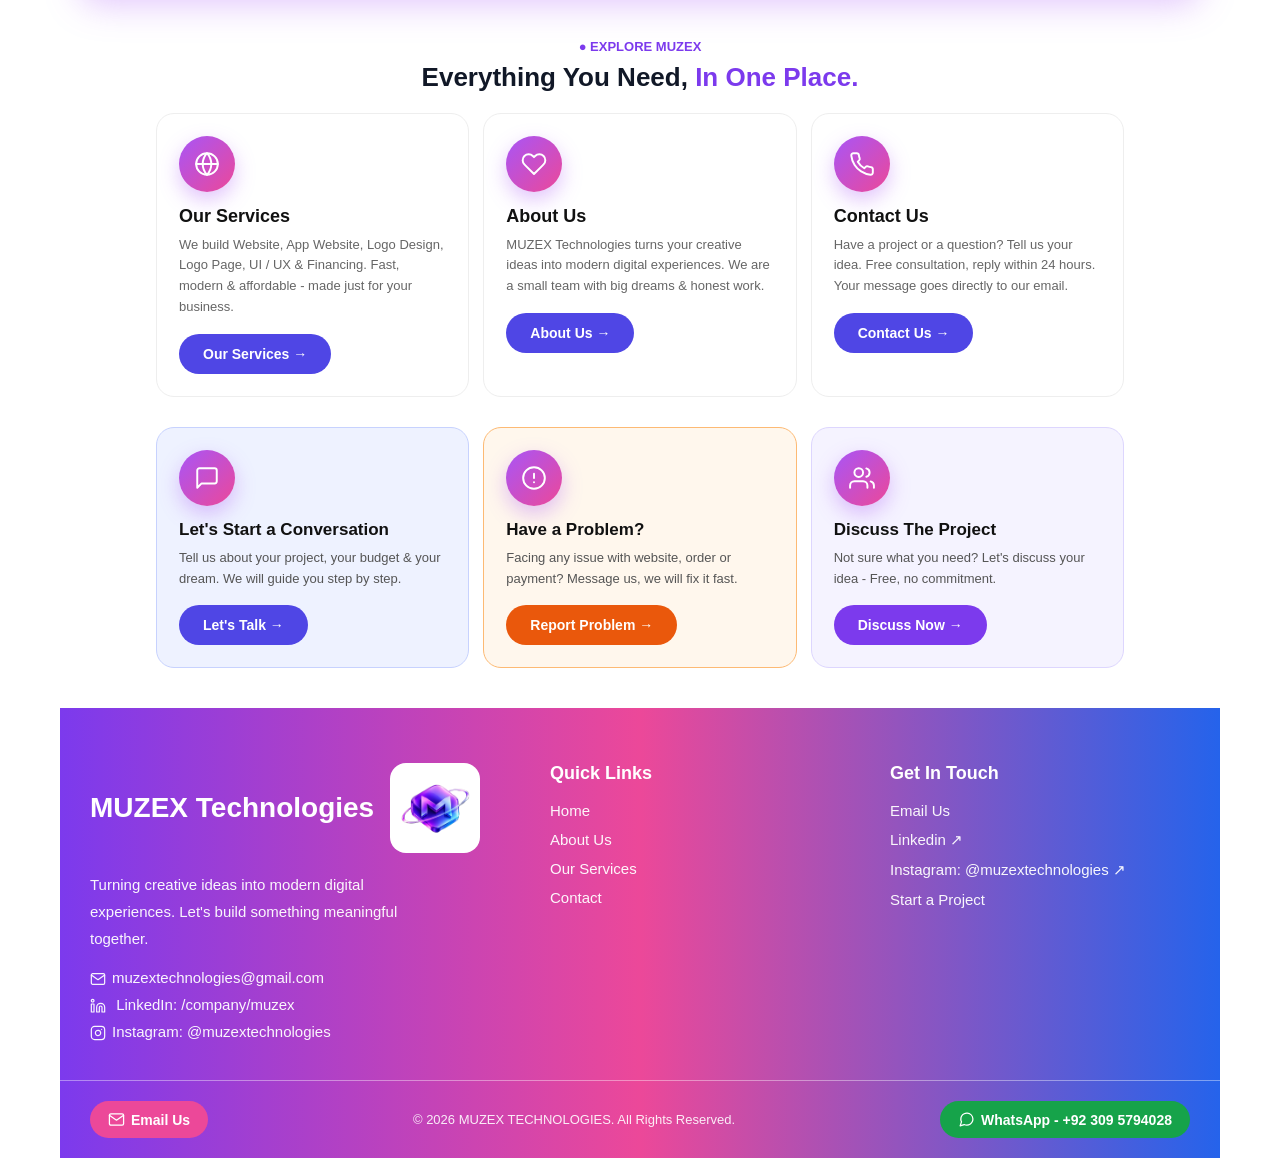
==== commit 1a27058e: "Update print statement from 'Hello' to 'Goodbye'" ====
--- a/index.html
+++ b/index.html
@@ -145,6 +145,7 @@
 <a href="index.html"><span>Home</span></a>
 <a href="about.html"><span>About</span></a>
 <a href="services.html"><span>Services</span></a>
+  <a href="team.html"><span>Team</span></a>
 <a href="contact.html"><span>Contact</span></a>
 </nav>
 <a href="contact.html" class="btn-top">Get a Quote</a>
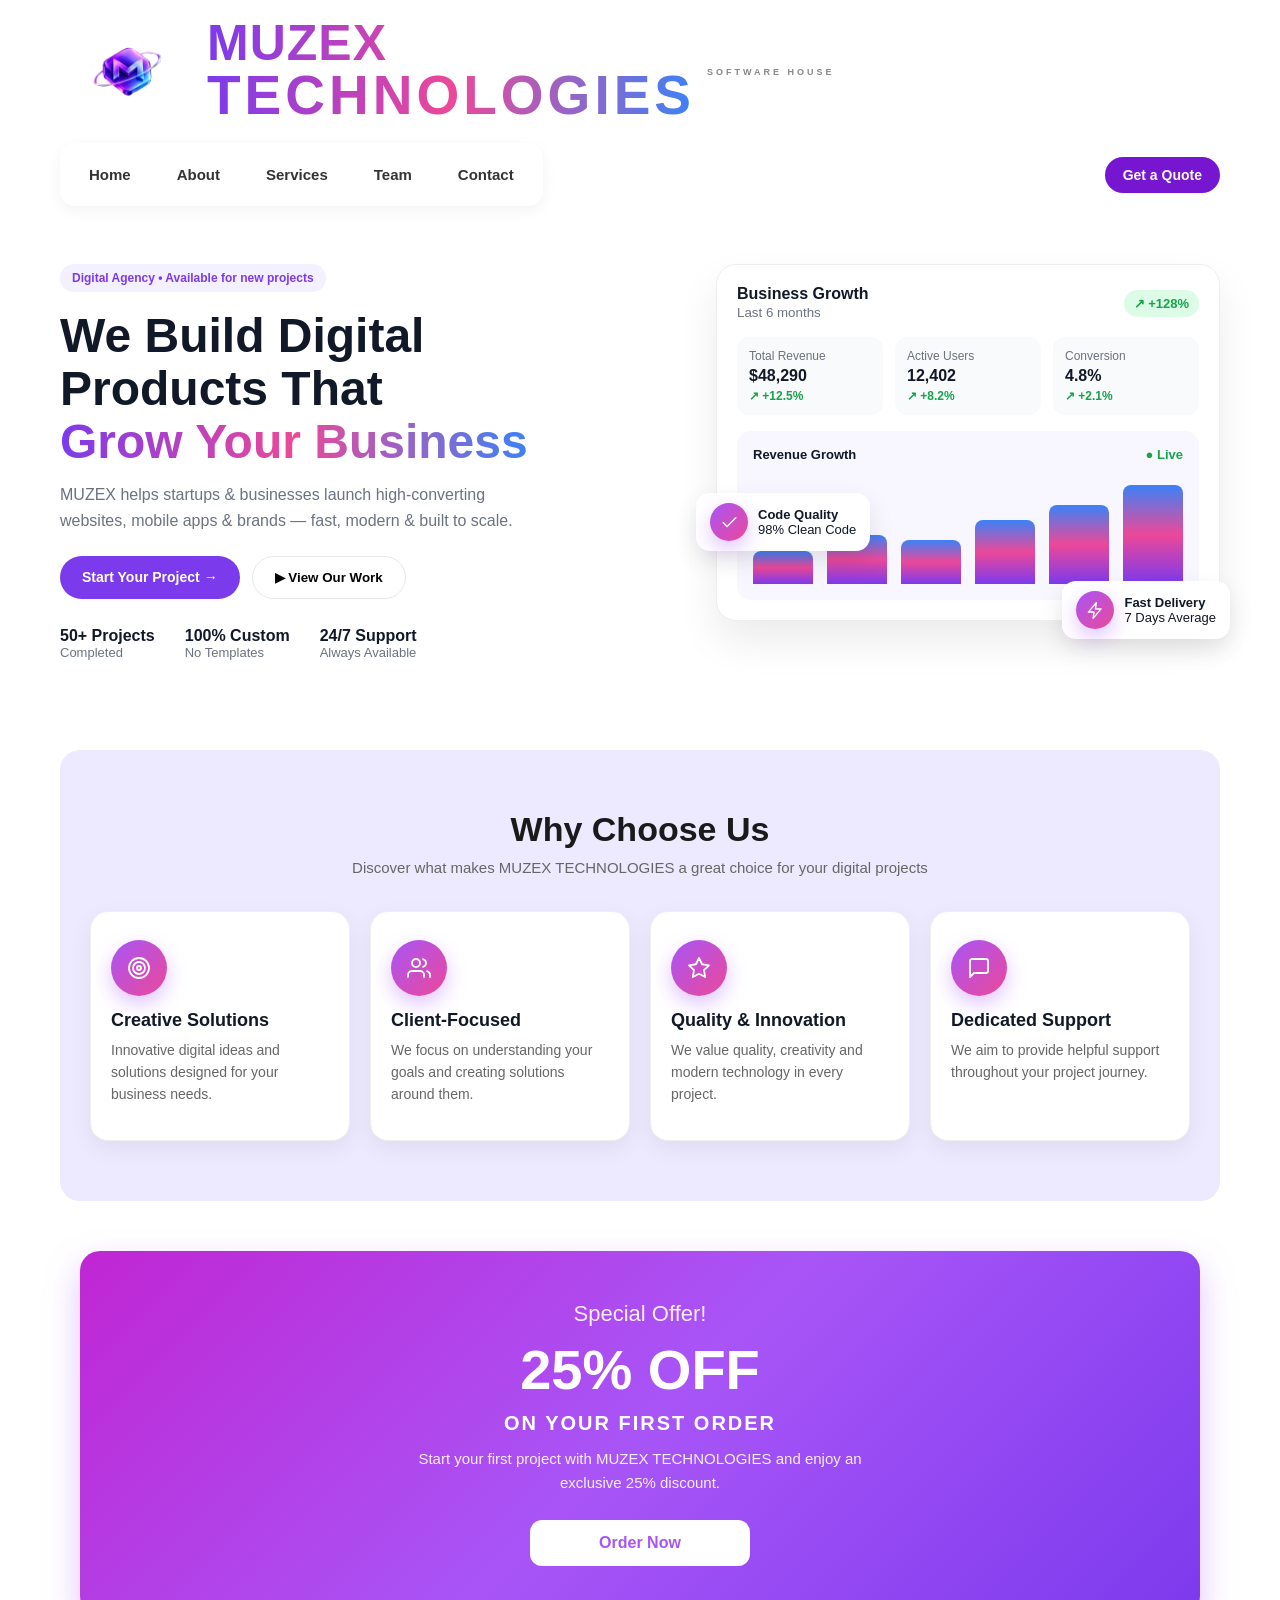
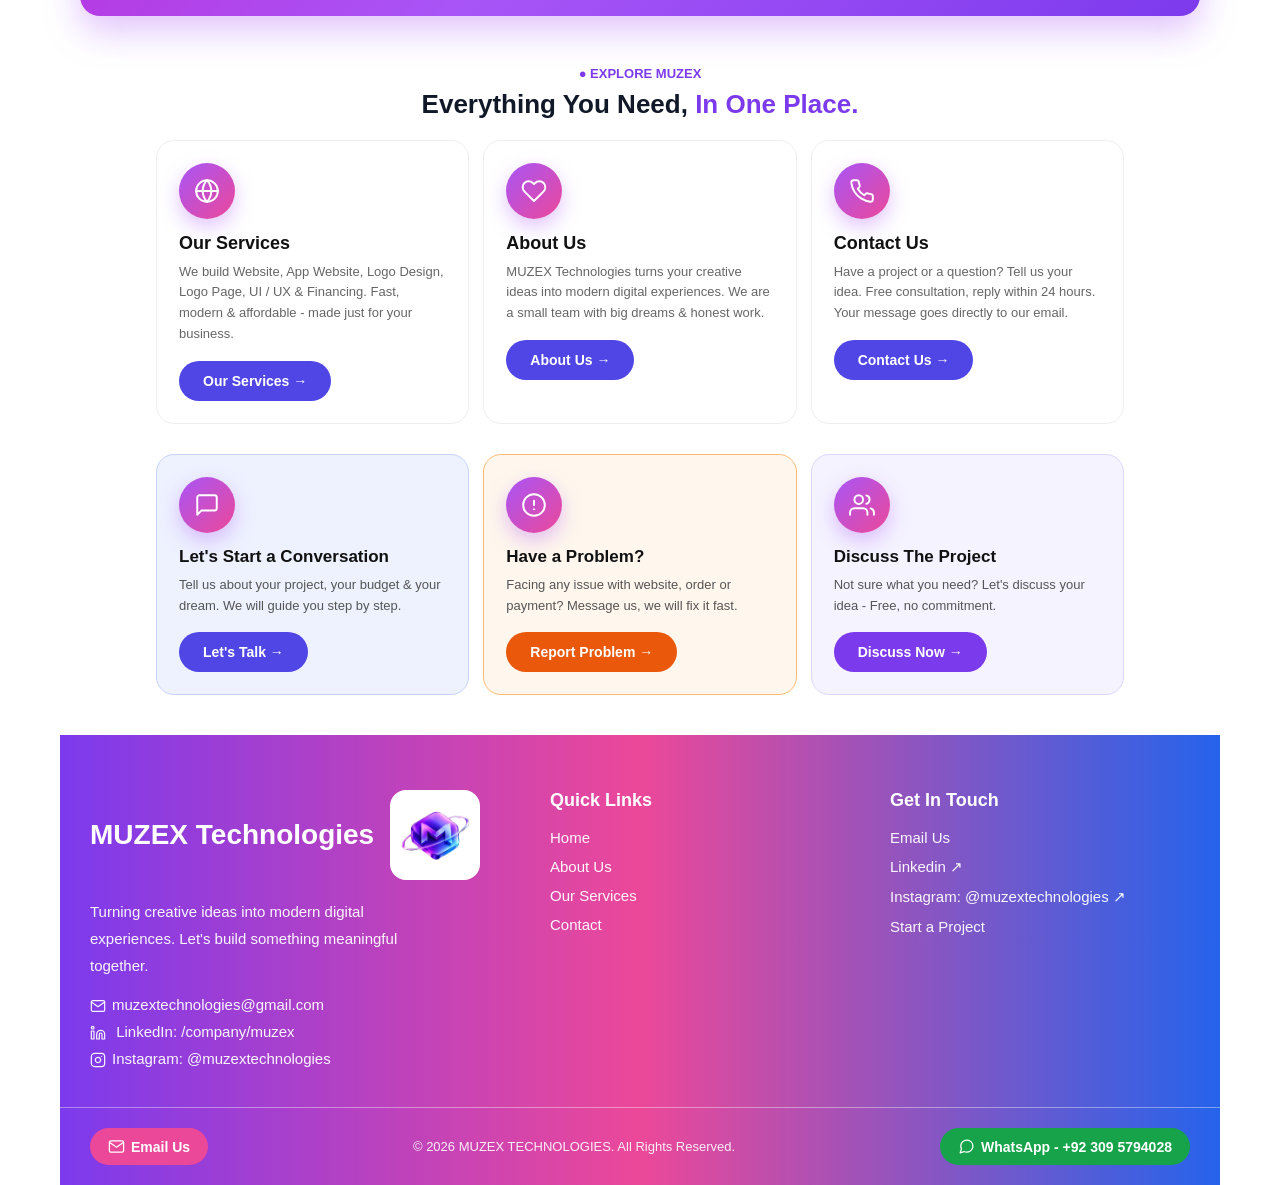
==== commit 3624b3a4: "Update print statement from 'Hello' to 'Goodbye'" ====
--- a/index.html
+++ b/index.html
@@ -2,6 +2,7 @@
 <html lang="en">
 <head>
 <meta charset="UTF-8">
+  <meta name="google-site-verification" content="xlo15aVVNneIeAxHM4lcj6HttiYcxO--9BCTF8gmbaQ" />
 <meta name="viewport" content="width=device-width, initial-scale=1.0">
 <title>MUZEX TECHNOLOGIES - We Build Digital Products</title>
 <meta name="description" content="MUZEX TECHNOLOGIES - We build fast, modern websites, mobile apps, logos & UI/UX designs. 25% OFF on first order.">
@@ -139,7 +140,7 @@
 <body>
 <div class="container">
 <header>
-<a href="index.html" class="logo"><img src="muzex-logo.png" alt="MUZEX"><div class="logo-text"><span class="logo-main">MUZEX</span><span class="logo-sub">TECHNOLOGIES</span></div></a>
+<a href="index.html" class="logo"><img src="muzex-logo.png" alt="MUZEX"><div class="logo-text"><span class="logo-main">MUZEX</span><span class="logo-sub">TECHNOLOGIES</span></div><span class="logo-tag">SOFTWARE HOUSE</span></a>
 <button class="menu-btn" id="menuBtn">☰</button>
 <nav id="mainNav">
 <a href="index.html"><span>Home</span></a>
--- a/style.css
+++ b/style.css
@@ -331,4 +331,12 @@
 .dashboard{ display:block !important; background:#fff !important; }
 .bars{ display:flex !important; }
 .bar{ flex:1 !important; }
-nav{ display:flex !important; flex-direction:row !important; }+nav{ display:flex !important; flex-direction:row !important; }
+.logo-tag{
+  display: block;
+  font-size: 9px;
+  letter-spacing: 3px;
+  color: #888;
+  font-weight: 600;
+  margin-top: 2px;
+}
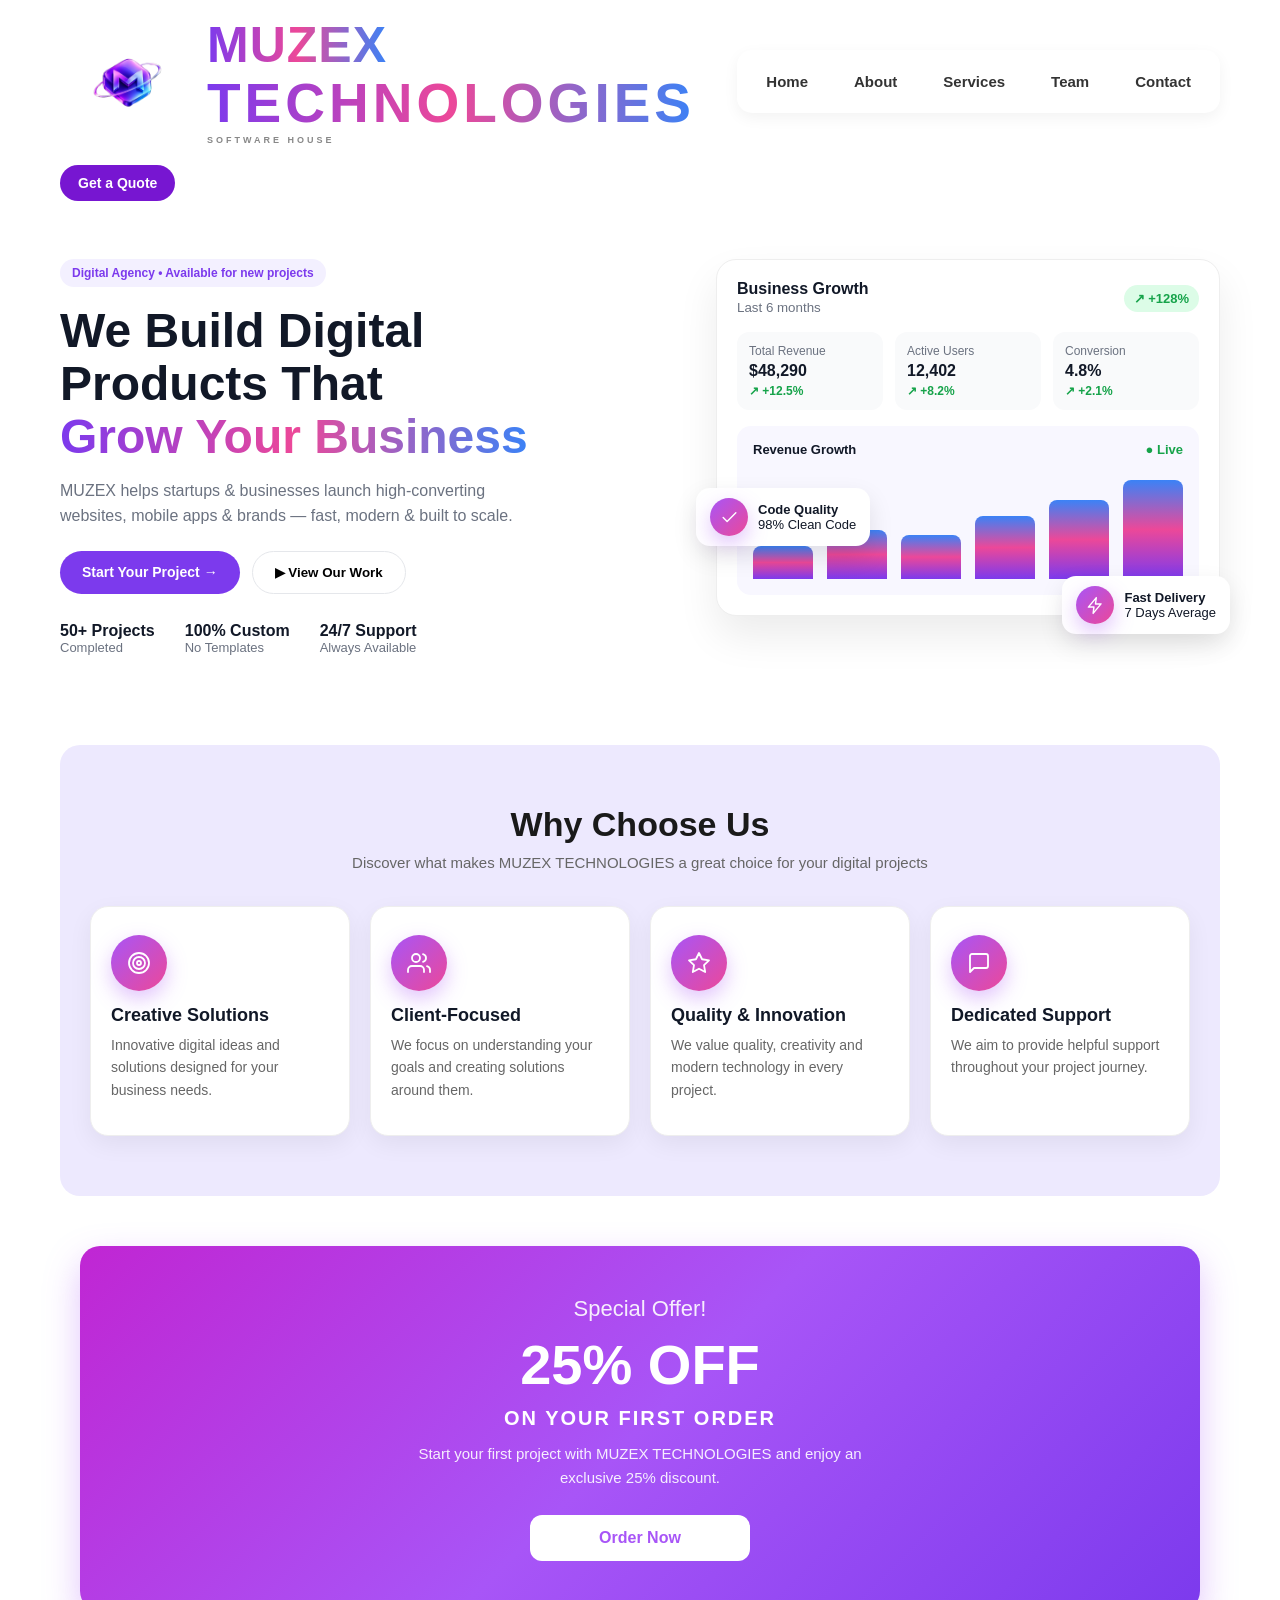
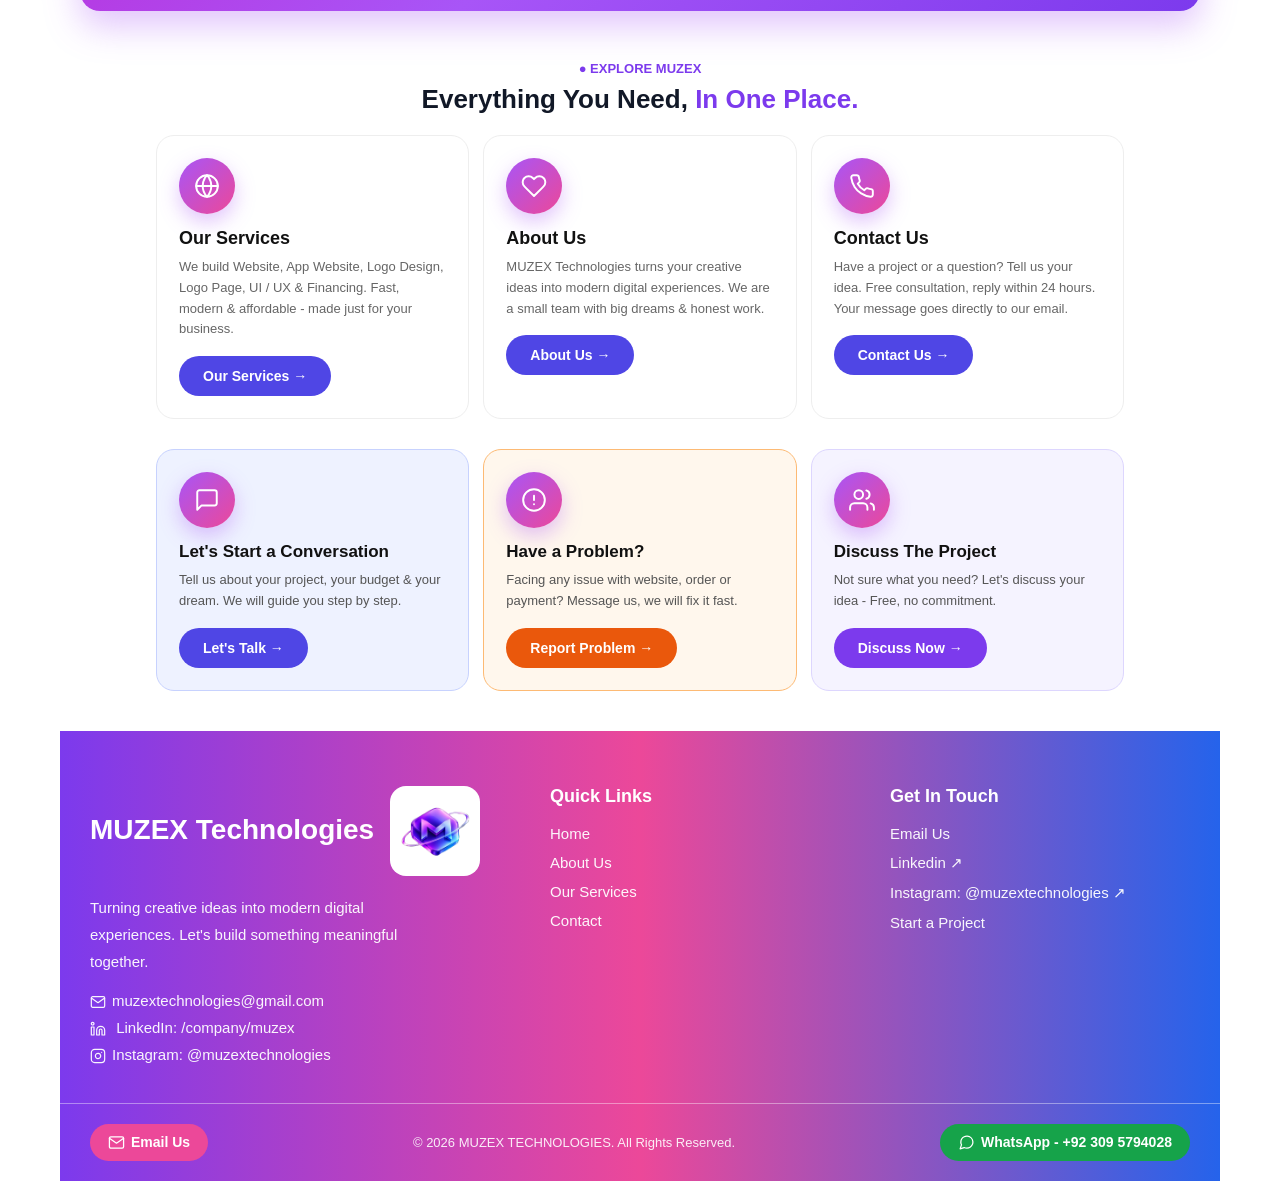
==== commit 9b7676db: "Update fmt.Println message from 'Hello' to 'Goodbye'" ====
--- a/index.html
+++ b/index.html
@@ -140,7 +140,7 @@
 <body>
 <div class="container">
 <header>
-<a href="index.html" class="logo"><img src="muzex-logo.png" alt="MUZEX"><div class="logo-text"><span class="logo-main">MUZEX</span><span class="logo-sub">TECHNOLOGIES</span></div><span class="logo-tag">SOFTWARE HOUSE</span></a>
+<a href="index.html" class="logo"><img src="muzex-logo.png" alt="MUZEX"><div class="logo-text"><span class="logo-main">MUZEX</span><span class="logo-sub">TECHNOLOGIES</span><span class="logo-tag">SOFTWARE HOUSE</span></div></a>
 <button class="menu-btn" id="menuBtn">☰</button>
 <nav id="mainNav">
 <a href="index.html"><span>Home</span></a>
--- a/style.css
+++ b/style.css
@@ -332,11 +332,21 @@
 .bars{ display:flex !important; }
 .bar{ flex:1 !important; }
 nav{ display:flex !important; flex-direction:row !important; }
+/* MUZEX - SOFTWARE HOUSE FIX - Neeche lane ke liye */
+.logo-text{
+  display: flex !important;
+  flex-direction: column !important;
+  align-items: flex-start !important;
+  line-height: 1.1 !important;
+}
+
 .logo-tag{
-  display: block;
-  font-size: 9px;
-  letter-spacing: 3px;
-  color: #888;
-  font-weight: 600;
-  margin-top: 2px;
-}
+  display: block !important;
+  width: 100% !important;
+  font-size: 9px !important;
+  letter-spacing: 3px !important;
+  color: #888 !important;
+  font-weight: 600 !important;
+  margin-top: 2px !important;
+}
+}
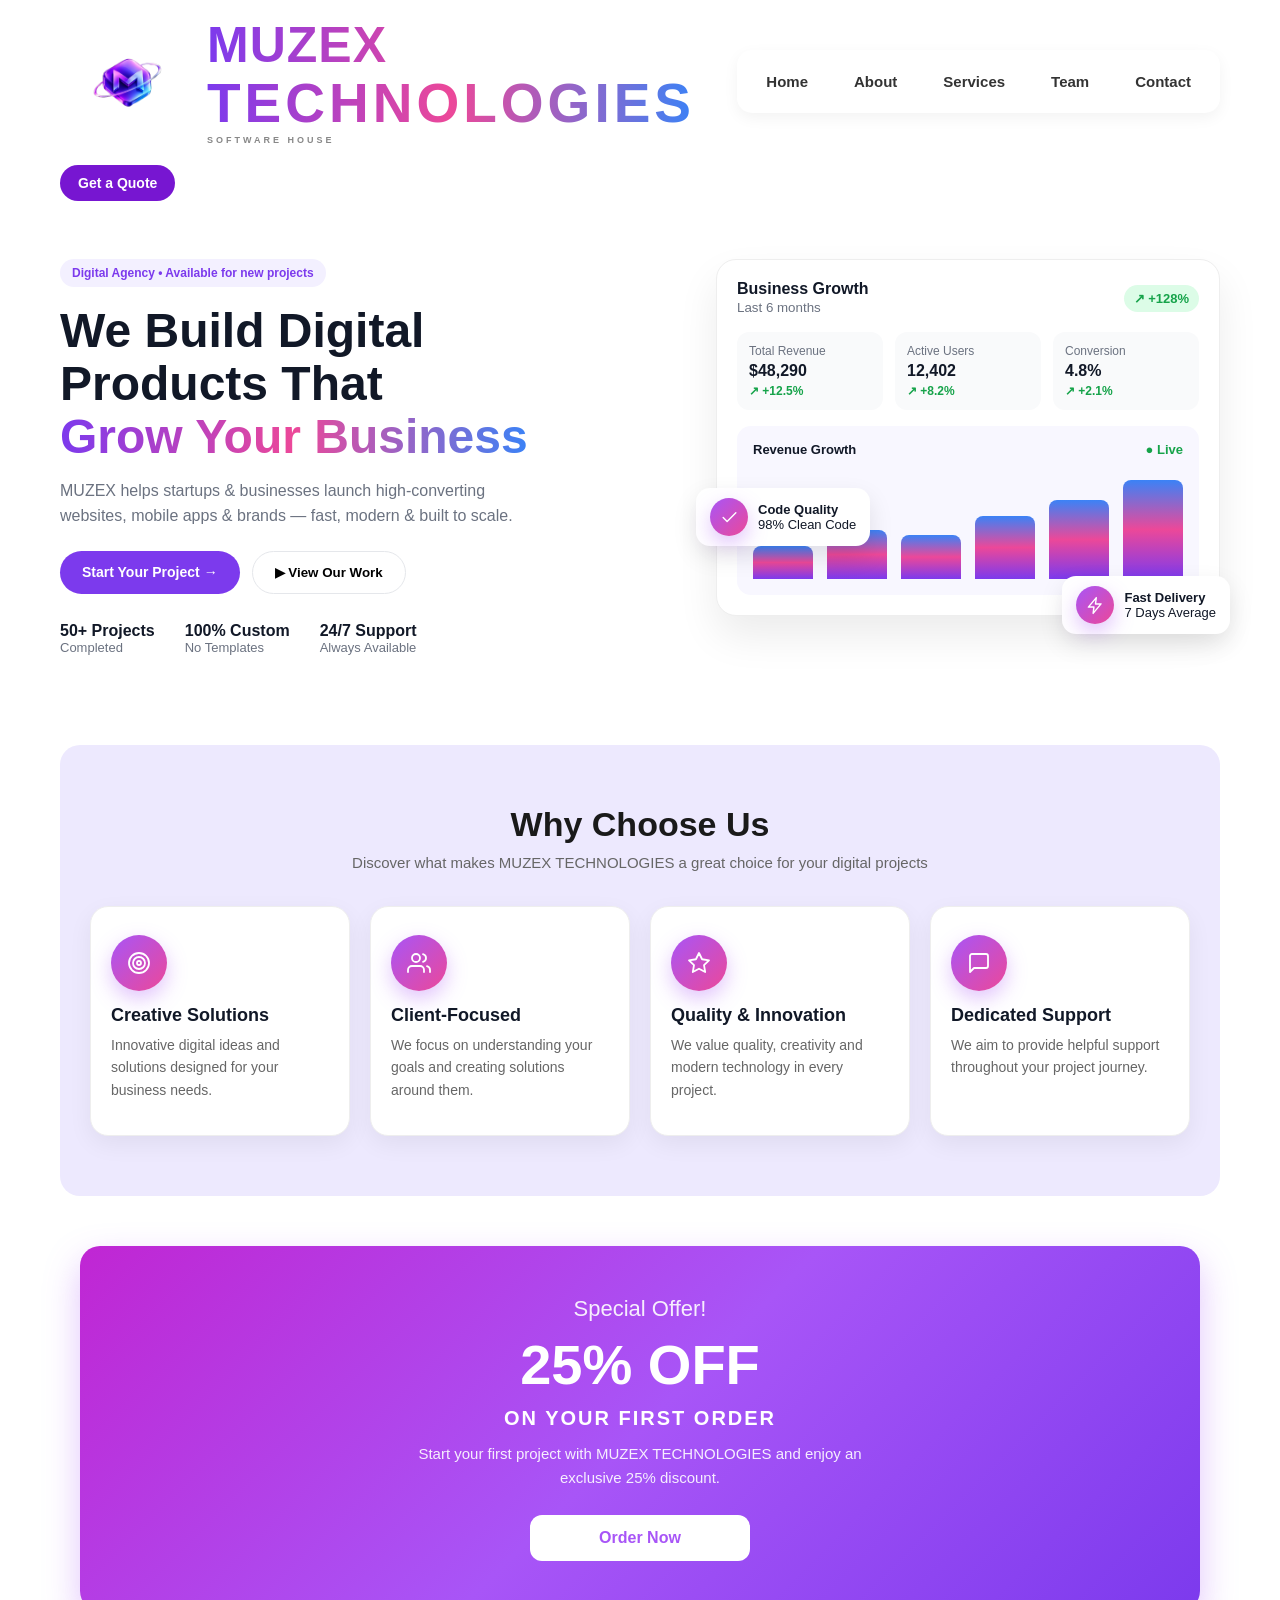
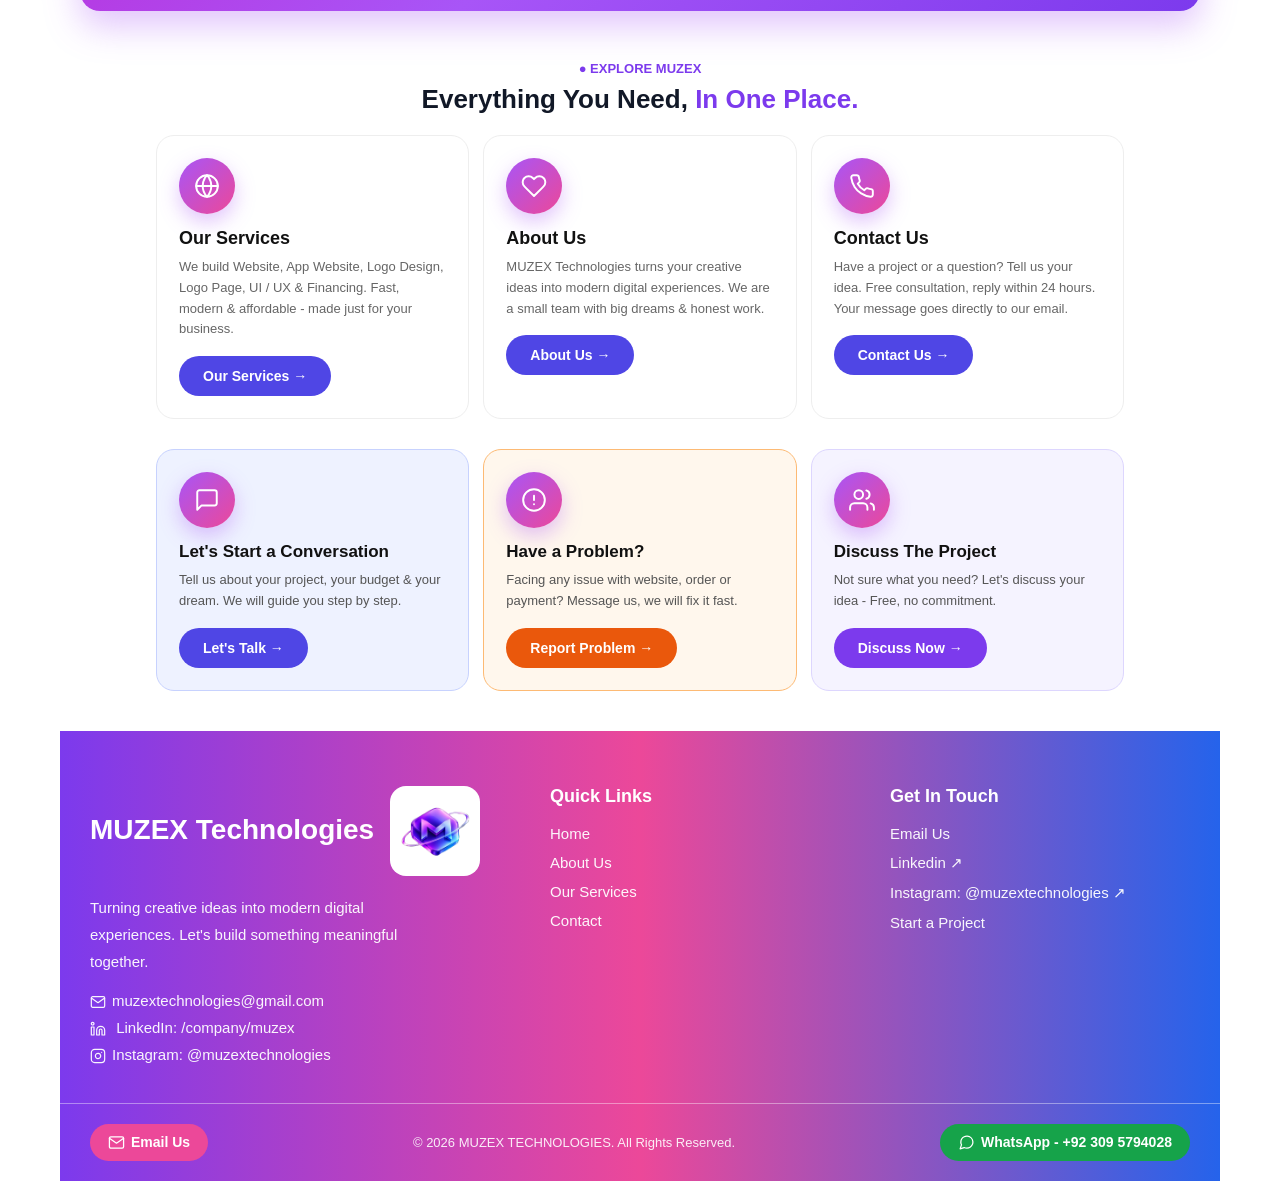
==== commit f1e9bc9d: "Update index.html" ====
--- a/index.html
+++ b/index.html
@@ -2,7 +2,7 @@
 <html lang="en">
 <head>
 <meta charset="UTF-8">
-  <meta name="google-site-verification" content="xlo15aVVNneIeAxHM4lcj6HttiYcxO--9BCTF8gmbaQ" />
+  <meta name="google-site-verification" content="s0hdBvTxllTajtGNhiQynW51oCO5QD-DV16cYWiF2tQ" />
 <meta name="viewport" content="width=device-width, initial-scale=1.0">
 <title>MUZEX TECHNOLOGIES - We Build Digital Products</title>
 <meta name="description" content="MUZEX TECHNOLOGIES - We build fast, modern websites, mobile apps, logos & UI/UX designs. 25% OFF on first order.">
--- a/style.css
+++ b/style.css
@@ -336,17 +336,13 @@
 .logo-text{
   display: flex !important;
   flex-direction: column !important;
-  align-items: flex-start !important;
   line-height: 1.1 !important;
 }
-
 .logo-tag{
   display: block !important;
-  width: 100% !important;
   font-size: 9px !important;
   letter-spacing: 3px !important;
   color: #888 !important;
   font-weight: 600 !important;
   margin-top: 2px !important;
 }
-}
